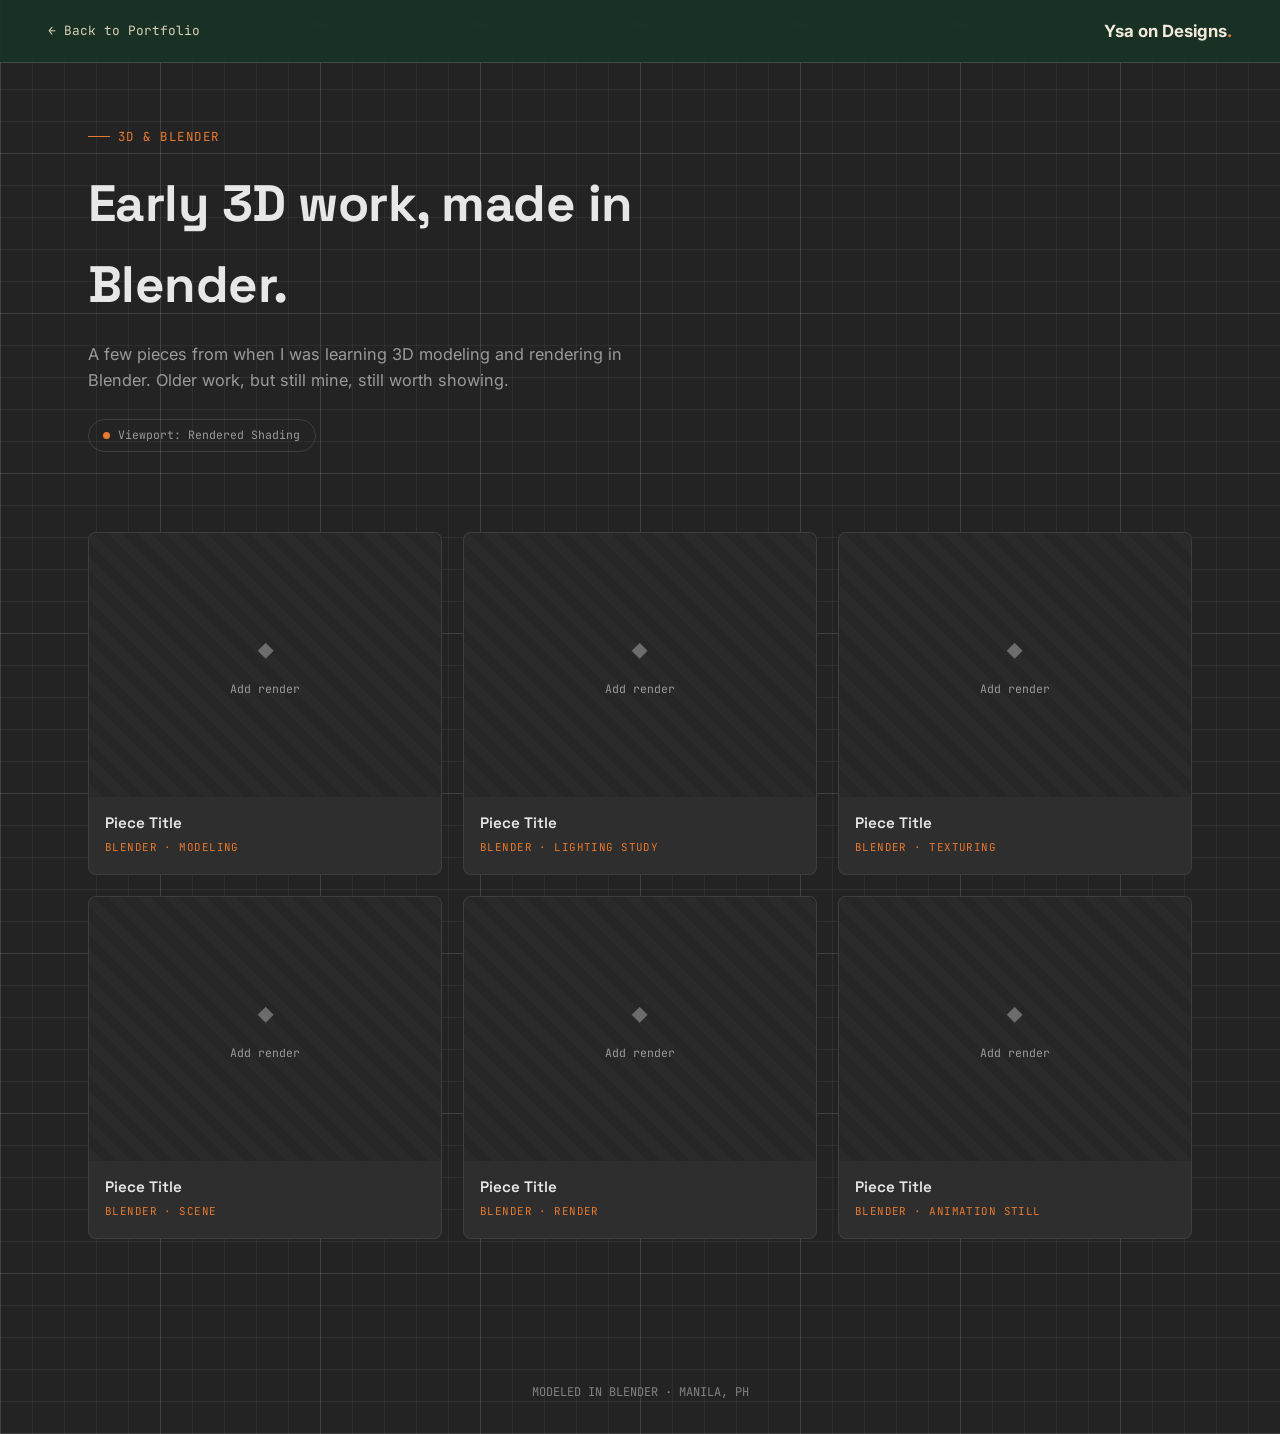
==== blender.html @ 07c04f05 "Create blender.html New Blender Page" ====
<!DOCTYPE html>
<html lang="en">
<head>
<meta charset="UTF-8">
<meta name="viewport" content="width=device-width, initial-scale=1.0">
<title>3D &amp; Blender — Ysa on Designs</title>
<link rel="preconnect" href="https://fonts.googleapis.com">
<link href="https://fonts.googleapis.com/css2?family=Space+Grotesk:wght@400;500;600;700&family=JetBrains+Mono:wght@400;500&family=Inter:wght@400;500;600&display=swap" rel="stylesheet">
<style>
  :root{
    --mat-dark:#193226; --mat-mid:#234436; --mat-line-strong:rgba(240,233,216,0.16);
    --cream:#F1EADA; --cream-dim:#D9CFB6;

    /* Blender viewport-inspired palette, unique to this page */
    --vp-bg:#232323;
    --vp-panel:#2E2E2E;
    --vp-grid:rgba(255,255,255,0.05);
    --vp-grid-strong:rgba(255,255,255,0.09);
    --vp-orange:#E8792D;
    --vp-orange-dim:#c9631f;
    --vp-text:#E7E7E7;
    --vp-text-dim:#9A9A9A;
    --gap:clamp(1.2rem, 4vw, 3rem);
  }
  *{box-sizing:border-box; margin:0; padding:0;}
  html{scroll-behavior:smooth;}
  body{
    background:
      repeating-linear-gradient(0deg, var(--vp-grid) 0 1px, transparent 1px 32px),
      repeating-linear-gradient(90deg, var(--vp-grid) 0 1px, transparent 1px 32px),
      repeating-linear-gradient(0deg, var(--vp-grid-strong) 0 1px, transparent 1px 160px),
      repeating-linear-gradient(90deg, var(--vp-grid-strong) 0 1px, transparent 1px 160px),
      var(--vp-bg);
    color:var(--vp-text);
    font-family:'Inter', sans-serif;
    line-height:1.6;
    -webkit-font-smoothing:antialiased;
  }
  h1,h2,h3{font-family:'Space Grotesk', sans-serif; letter-spacing:-0.01em;}
  .mono{font-family:'JetBrains Mono', monospace;}
  a{color:inherit;}
  ::selection{background:var(--vp-orange); color:#1a1a1a;}

  nav{
    position:sticky; top:0; z-index:40;
    display:flex; justify-content:space-between; align-items:center;
    padding:1.1rem var(--gap);
    background:rgba(25,50,38,0.92); backdrop-filter:blur(8px);
    border-bottom:1px solid var(--mat-line-strong);
  }
  nav .brand{font-weight:700; font-size:1.05rem; color:var(--cream);}
  nav .brand .dot{color:var(--vp-orange);}
  .back-link{
    font-family:'JetBrains Mono',monospace; font-size:.8rem; text-decoration:none; color:var(--cream-dim);
    display:flex; align-items:center; gap:.4rem; transition:color .2s;
  }
  .back-link:hover{color:var(--vp-orange);}

  main{max-width:1200px; margin:0 auto; padding:0 var(--gap) 6rem;}

  .bl-hero{padding:3.5rem 0 2.5rem;}
  .bl-hero .eyebrow{
    font-family:'JetBrains Mono', monospace; font-size:.78rem; letter-spacing:.12em; color:var(--vp-orange);
    text-transform:uppercase; margin-bottom:1rem; display:inline-flex; align-items:center; gap:.5rem;
  }
  .bl-hero .eyebrow::before{content:''; width:22px; height:1px; background:var(--vp-orange);}
  .bl-hero h1{font-size:clamp(2.1rem, 5vw, 3.2rem); max-width:22ch;}
  .bl-hero p.sub{margin-top:.9rem; font-size:1.02rem; color:var(--vp-text-dim); max-width:60ch;}

  .viewport-tag{
    display:inline-flex; align-items:center; gap:.5rem; margin-top:1.6rem;
    font-family:'JetBrains Mono',monospace; font-size:.72rem; color:var(--vp-text-dim);
    border:1px solid rgba(255,255,255,0.12); border-radius:20px; padding:.4rem .9rem;
  }
  .viewport-tag .dot{width:7px; height:7px; border-radius:50%; background:var(--vp-orange);}

  .grid{display:grid; grid-template-columns:repeat(3, 1fr); gap:1.3rem; margin-top:2.5rem;}
  @media (max-width:900px){.grid{grid-template-columns:repeat(2,1fr);}}
  @media (max-width:560px){.grid{grid-template-columns:1fr;}}

  .render-card{
    background:var(--vp-panel); border:1px solid rgba(255,255,255,0.08); border-radius:8px;
    overflow:hidden; transition:transform .25s ease, border-color .25s ease;
  }
  .render-card:hover{transform:translateY(-4px); border-color:var(--vp-orange);}
  .render-media{
    aspect-ratio:4/3; background:
      repeating-linear-gradient(45deg, #2a2a2a 0 10px, #262626 10px 20px);
    display:flex; align-items:center; justify-content:center; flex-direction:column; gap:.5rem;
    color:var(--vp-text-dim); font-family:'JetBrains Mono',monospace; font-size:.72rem; text-align:center; padding:1rem;
  }
  .render-media img{width:100%; height:100%; object-fit:cover; display:block;}
  .render-media .icon{font-size:1.6rem; opacity:.6;}
  .render-cap{padding:.9rem 1rem 1.1rem;}
  .render-cap .title{font-family:'Space Grotesk',sans-serif; font-size:.95rem; font-weight:600; color:var(--vp-text);}
  .render-cap .meta{
    margin-top:.2rem; font-family:'JetBrains Mono',monospace; font-size:.68rem; color:var(--vp-orange);
    text-transform:uppercase; letter-spacing:.04em;
  }

  footer{
    padding:3rem var(--gap) 2rem; text-align:center;
    font-size:.75rem; color:var(--vp-text-dim); font-family:'JetBrains Mono',monospace; opacity:.8;
  }
</style>
</head>
<body>

<nav>
  <a class="back-link" href="index.html">← Back to Portfolio</a>
  <div class="brand">Ysa on Designs<span class="dot">.</span></div>
</nav>

<main>
  <div class="bl-hero">
    <span class="eyebrow">3D &amp; Blender</span>
    <h1>Early 3D work, made in Blender.</h1>
    <p class="sub">A few pieces from when I was learning 3D modeling and rendering in Blender. Older work, but still mine, still worth showing.</p>
    <div class="viewport-tag"><span class="dot"></span>Viewport: Rendered Shading</div>
  </div>

  <div class="grid">

    <!-- Each .render-card below is a placeholder. To add a real piece:
         1) Replace the .render-media div's contents with: <img src="blender/your-file.jpg" alt="...">
         2) Update the title and meta text in .render-cap -->

    <div class="render-card">
      <div class="render-media"><span class="icon">◆</span>Add render</div>
      <div class="render-cap"><div class="title">Piece Title</div><div class="meta">Blender · Modeling</div></div>
    </div>

    <div class="render-card">
      <div class="render-media"><span class="icon">◆</span>Add render</div>
      <div class="render-cap"><div class="title">Piece Title</div><div class="meta">Blender · Lighting Study</div></div>
    </div>

    <div class="render-card">
      <div class="render-media"><span class="icon">◆</span>Add render</div>
      <div class="render-cap"><div class="title">Piece Title</div><div class="meta">Blender · Texturing</div></div>
    </div>

    <div class="render-card">
      <div class="render-media"><span class="icon">◆</span>Add render</div>
      <div class="render-cap"><div class="title">Piece Title</div><div class="meta">Blender · Scene</div></div>
    </div>

    <div class="render-card">
      <div class="render-media"><span class="icon">◆</span>Add render</div>
      <div class="render-cap"><div class="title">Piece Title</div><div class="meta">Blender · Render</div></div>
    </div>

    <div class="render-card">
      <div class="render-media"><span class="icon">◆</span>Add render</div>
      <div class="render-cap"><div class="title">Piece Title</div><div class="meta">Blender · Animation Still</div></div>
    </div>

  </div>
</main>

<footer>MODELED IN BLENDER · MANILA, PH</footer>

</body>
</html>
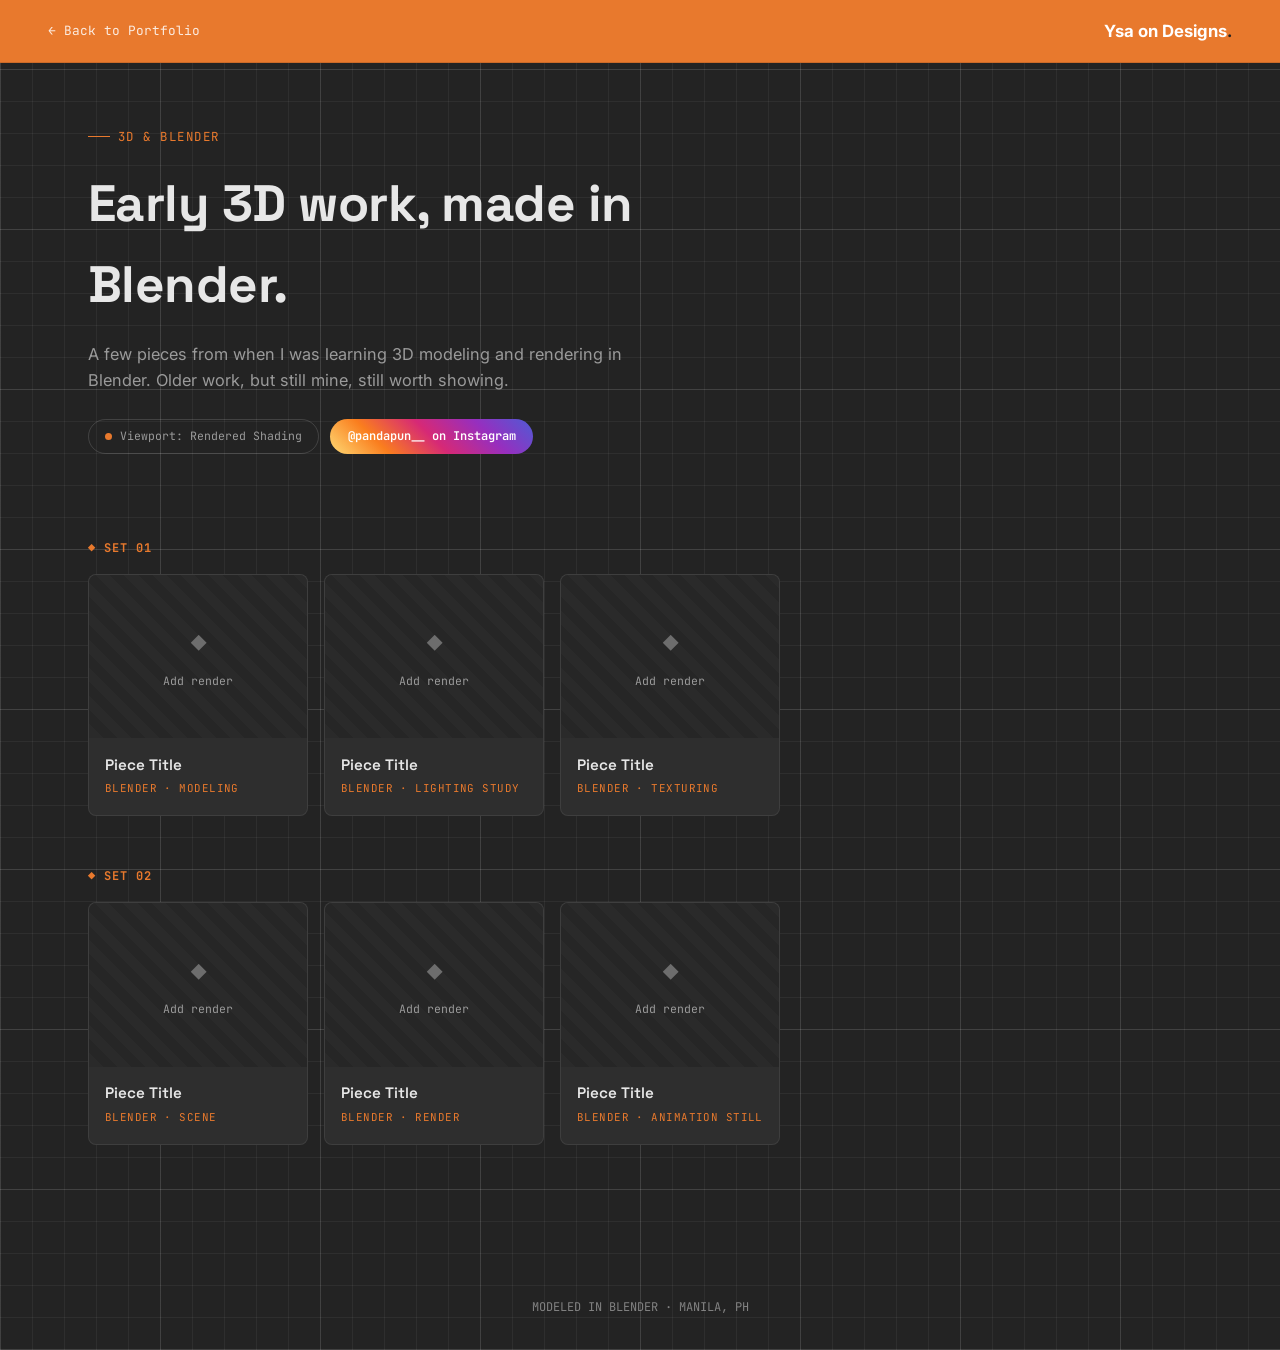
==== commit a16f7b8c: "Update blender.html Slightly changed layout" ====
--- a/blender.html
+++ b/blender.html
@@ -8,8 +8,7 @@
 <link href="https://fonts.googleapis.com/css2?family=Space+Grotesk:wght@400;500;600;700&family=JetBrains+Mono:wght@400;500&family=Inter:wght@400;500;600&display=swap" rel="stylesheet">
 <style>
   :root{
-    --mat-dark:#193226; --mat-mid:#234436; --mat-line-strong:rgba(240,233,216,0.16);
-    --cream:#F1EADA; --cream-dim:#D9CFB6;
+    --mat-line-strong:rgba(0,0,0,0.08);
 
     /* Blender viewport-inspired palette, unique to this page */
     --vp-bg:#232323;
@@ -41,20 +40,21 @@
   a{color:inherit;}
   ::selection{background:var(--vp-orange); color:#1a1a1a;}
 
+  /* Nav: orange, to stand out against the dark viewport background */
   nav{
     position:sticky; top:0; z-index:40;
     display:flex; justify-content:space-between; align-items:center;
     padding:1.1rem var(--gap);
-    background:rgba(25,50,38,0.92); backdrop-filter:blur(8px);
-    border-bottom:1px solid var(--mat-line-strong);
+    background:var(--vp-orange);
+    border-bottom:1px solid rgba(0,0,0,0.12);
   }
-  nav .brand{font-weight:700; font-size:1.05rem; color:var(--cream);}
-  nav .brand .dot{color:var(--vp-orange);}
+  nav .brand{font-weight:700; font-size:1.05rem; color:#FFFFFF;}
+  nav .brand .dot{color:#232323;}
   .back-link{
-    font-family:'JetBrains Mono',monospace; font-size:.8rem; text-decoration:none; color:var(--cream-dim);
+    font-family:'JetBrains Mono',monospace; font-size:.8rem; text-decoration:none; color:rgba(255,255,255,0.85);
     display:flex; align-items:center; gap:.4rem; transition:color .2s;
   }
-  .back-link:hover{color:var(--vp-orange);}
+  .back-link:hover{color:#232323;}
 
   main{max-width:1200px; margin:0 auto; padding:0 var(--gap) 6rem;}
 
@@ -67,18 +67,37 @@
   .bl-hero h1{font-size:clamp(2.1rem, 5vw, 3.2rem); max-width:22ch;}
   .bl-hero p.sub{margin-top:.9rem; font-size:1.02rem; color:var(--vp-text-dim); max-width:60ch;}
 
+  .tag-row{display:flex; flex-wrap:wrap; gap:.7rem; margin-top:1.6rem;}
   .viewport-tag{
-    display:inline-flex; align-items:center; gap:.5rem; margin-top:1.6rem;
+    display:inline-flex; align-items:center; gap:.5rem;
     font-family:'JetBrains Mono',monospace; font-size:.72rem; color:var(--vp-text-dim);
-    border:1px solid rgba(255,255,255,0.12); border-radius:20px; padding:.4rem .9rem;
+    border:1px solid rgba(255,255,255,0.14); border-radius:20px; padding:.45rem 1rem;
   }
   .viewport-tag .dot{width:7px; height:7px; border-radius:50%; background:var(--vp-orange);}
+  .ig-tag{
+    display:inline-flex; align-items:center;
+    font-family:'JetBrains Mono',monospace; font-size:.75rem; font-weight:600; color:#FFFFFF;
+    text-decoration:none; border-radius:20px; padding:.5rem 1.1rem;
+    background:linear-gradient(45deg, #FEDA75, #FA7E1E, #D62976, #962FBF, #4F5BD5);
+    transition:transform .2s ease, box-shadow .2s ease;
+  }
+  .ig-tag:hover{transform:translateY(-2px); box-shadow:0 8px 20px rgba(214,41,118,0.35);}
 
-  .grid{display:grid; grid-template-columns:repeat(3, 1fr); gap:1.3rem; margin-top:2.5rem;}
-  @media (max-width:900px){.grid{grid-template-columns:repeat(2,1fr);}}
-  @media (max-width:560px){.grid{grid-template-columns:1fr;}}
+  /* Single column layout: each set of 3 stacked vertically, each its own horizontal carousel */
+  .two-col{display:flex; flex-direction:column; gap:2.6rem; margin-top:2.8rem;}
+  .col h3{
+    font-family:'JetBrains Mono',monospace; font-size:.75rem; color:var(--vp-orange);
+    letter-spacing:.08em; text-transform:uppercase; margin-bottom:1rem;
+  }
+  .carousel{
+    display:flex; gap:1rem; overflow-x:auto; padding-bottom:.6rem; scroll-snap-type:x mandatory;
+    -webkit-overflow-scrolling:touch;
+  }
+  .carousel::-webkit-scrollbar{height:6px;}
+  .carousel::-webkit-scrollbar-thumb{background:rgba(255,255,255,0.14); border-radius:3px;}
 
   .render-card{
+    flex:0 0 220px; scroll-snap-align:start;
     background:var(--vp-panel); border:1px solid rgba(255,255,255,0.08); border-radius:8px;
     overflow:hidden; transition:transform .25s ease, border-color .25s ease;
   }
@@ -116,43 +135,53 @@
     <span class="eyebrow">3D &amp; Blender</span>
     <h1>Early 3D work, made in Blender.</h1>
     <p class="sub">A few pieces from when I was learning 3D modeling and rendering in Blender. Older work, but still mine, still worth showing.</p>
-    <div class="viewport-tag"><span class="dot"></span>Viewport: Rendered Shading</div>
+
+    <div class="tag-row">
+      <span class="viewport-tag"><span class="dot"></span>Viewport: Rendered Shading</span>
+      <a class="ig-tag" href="https://www.instagram.com/pandapun__?igsi=NWR2d2Q3MmRreGMx" target="_blank">@pandapun__ on Instagram</a>
+    </div>
   </div>
 
-  <div class="grid">
+  <div class="two-col">
 
     <!-- Each .render-card below is a placeholder. To add a real piece:
          1) Replace the .render-media div's contents with: <img src="blender/your-file.jpg" alt="...">
          2) Update the title and meta text in .render-cap -->
 
-    <div class="render-card">
-      <div class="render-media"><span class="icon">◆</span>Add render</div>
-      <div class="render-cap"><div class="title">Piece Title</div><div class="meta">Blender · Modeling</div></div>
+    <div class="col">
+      <h3>◆ Set 01</h3>
+      <div class="carousel">
+        <div class="render-card">
+          <div class="render-media"><span class="icon">◆</span>Add render</div>
+          <div class="render-cap"><div class="title">Piece Title</div><div class="meta">Blender · Modeling</div></div>
+        </div>
+        <div class="render-card">
+          <div class="render-media"><span class="icon">◆</span>Add render</div>
+          <div class="render-cap"><div class="title">Piece Title</div><div class="meta">Blender · Lighting Study</div></div>
+        </div>
+        <div class="render-card">
+          <div class="render-media"><span class="icon">◆</span>Add render</div>
+          <div class="render-cap"><div class="title">Piece Title</div><div class="meta">Blender · Texturing</div></div>
+        </div>
+      </div>
     </div>
 
-    <div class="render-card">
-      <div class="render-media"><span class="icon">◆</span>Add render</div>
-      <div class="render-cap"><div class="title">Piece Title</div><div class="meta">Blender · Lighting Study</div></div>
-    </div>
-
-    <div class="render-card">
-      <div class="render-media"><span class="icon">◆</span>Add render</div>
-      <div class="render-cap"><div class="title">Piece Title</div><div class="meta">Blender · Texturing</div></div>
-    </div>
-
-    <div class="render-card">
-      <div class="render-media"><span class="icon">◆</span>Add render</div>
-      <div class="render-cap"><div class="title">Piece Title</div><div class="meta">Blender · Scene</div></div>
-    </div>
-
-    <div class="render-card">
-      <div class="render-media"><span class="icon">◆</span>Add render</div>
-      <div class="render-cap"><div class="title">Piece Title</div><div class="meta">Blender · Render</div></div>
-    </div>
-
-    <div class="render-card">
-      <div class="render-media"><span class="icon">◆</span>Add render</div>
-      <div class="render-cap"><div class="title">Piece Title</div><div class="meta">Blender · Animation Still</div></div>
+    <div class="col">
+      <h3>◆ Set 02</h3>
+      <div class="carousel">
+        <div class="render-card">
+          <div class="render-media"><span class="icon">◆</span>Add render</div>
+          <div class="render-cap"><div class="title">Piece Title</div><div class="meta">Blender · Scene</div></div>
+        </div>
+        <div class="render-card">
+          <div class="render-media"><span class="icon">◆</span>Add render</div>
+          <div class="render-cap"><div class="title">Piece Title</div><div class="meta">Blender · Render</div></div>
+        </div>
+        <div class="render-card">
+          <div class="render-media"><span class="icon">◆</span>Add render</div>
+          <div class="render-cap"><div class="title">Piece Title</div><div class="meta">Blender · Animation Still</div></div>
+        </div>
+      </div>
     </div>
 
   </div>
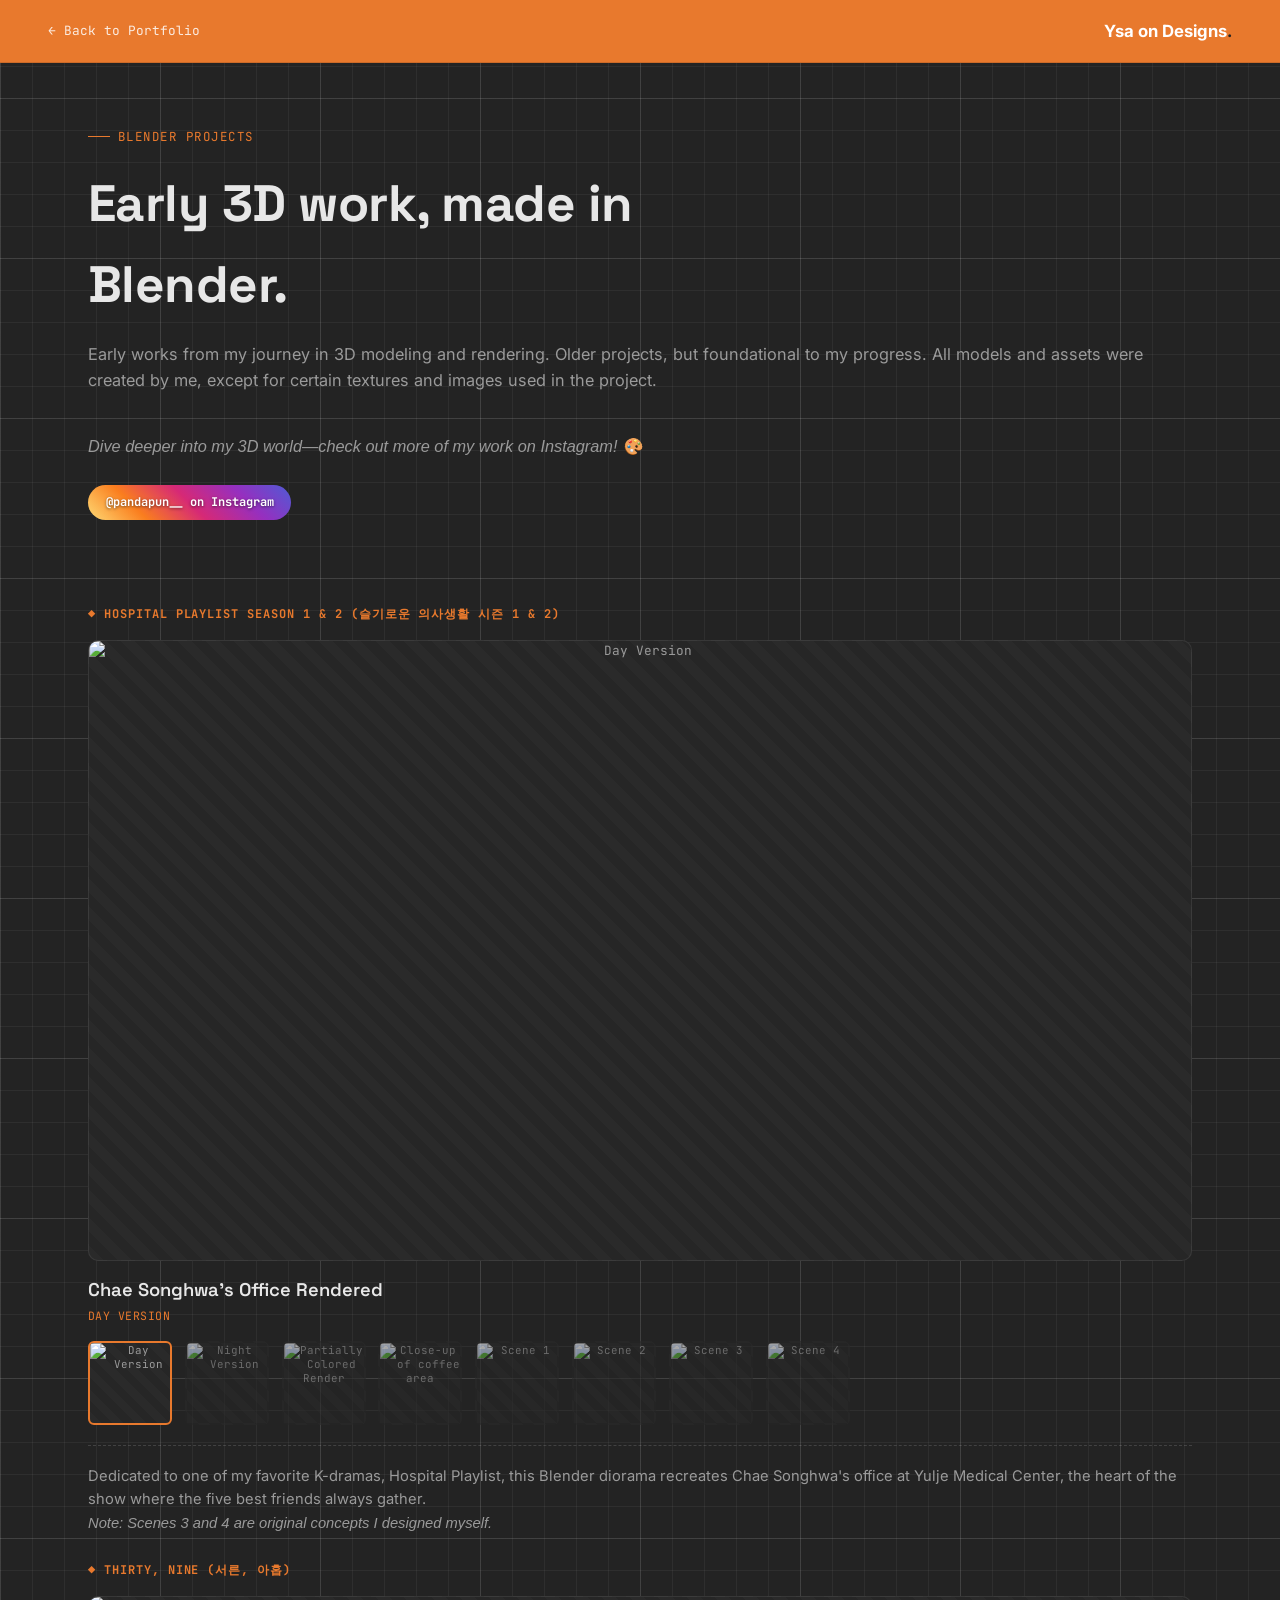
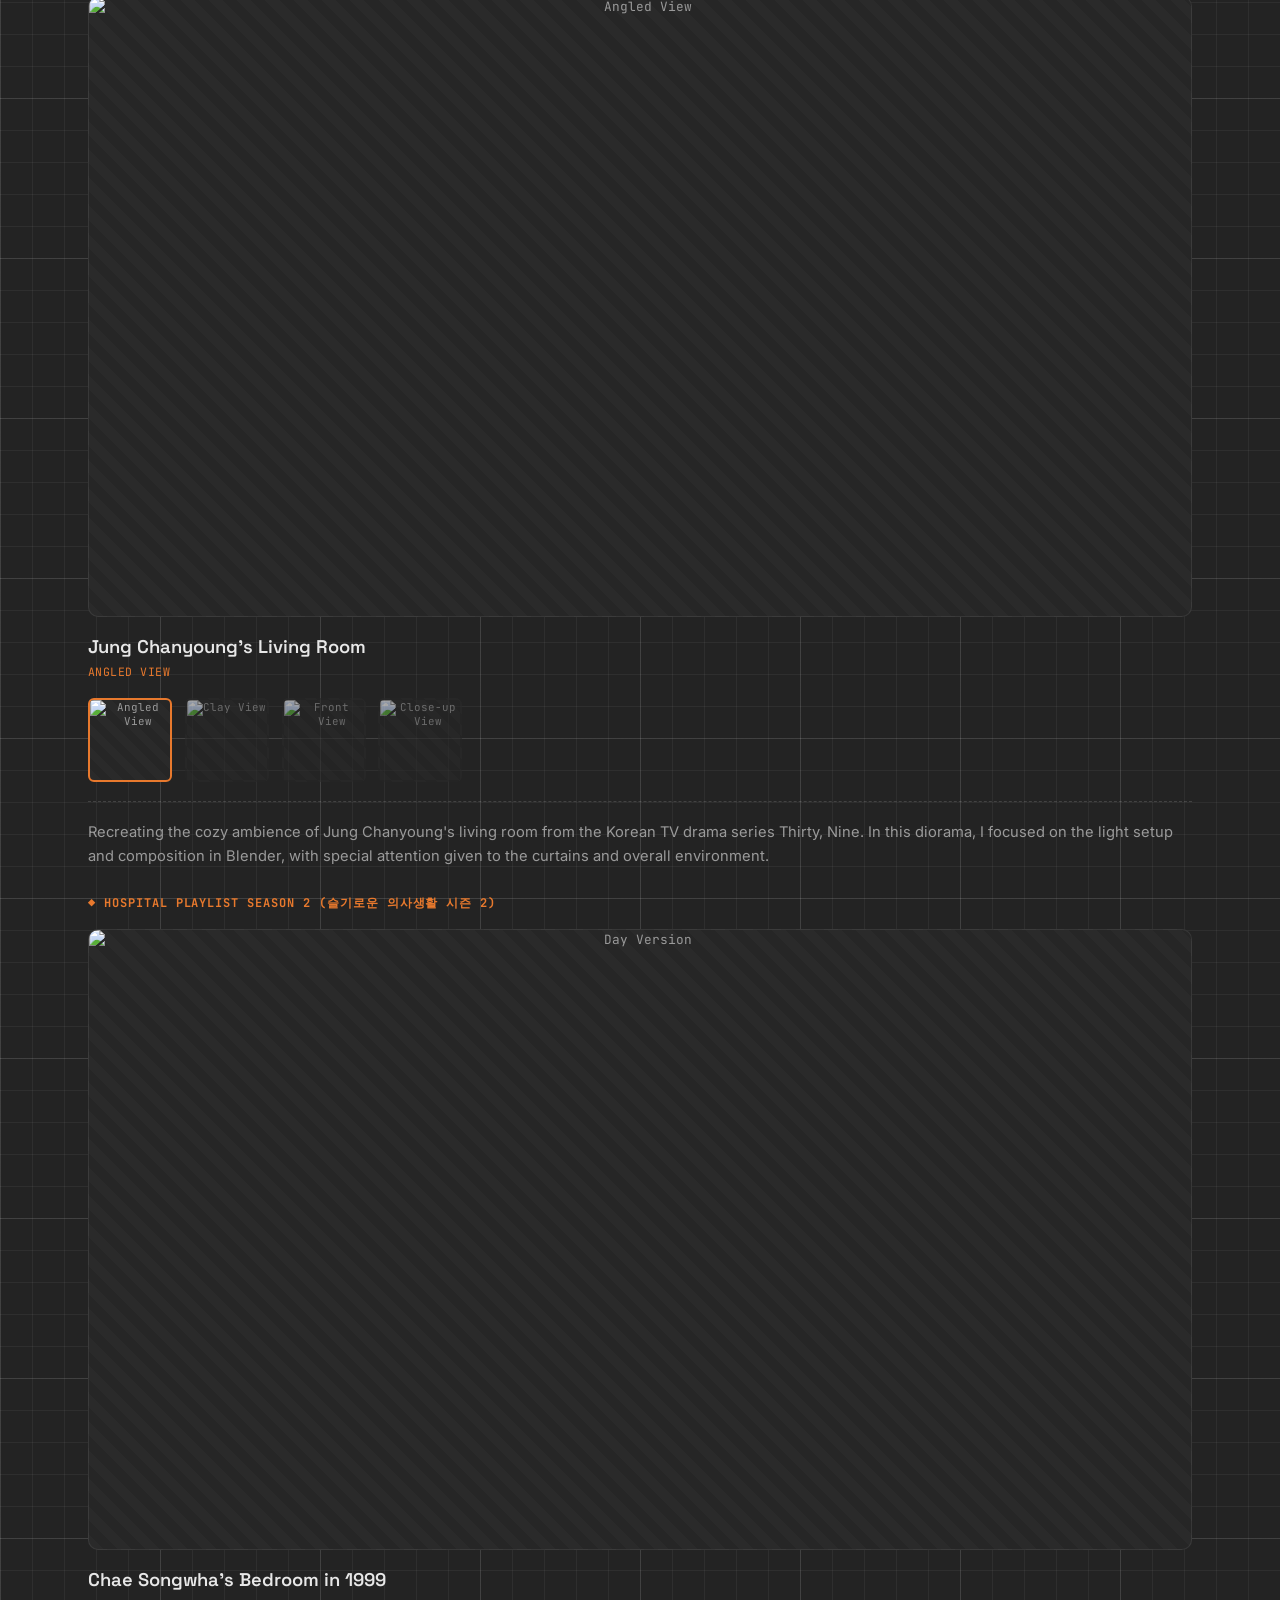
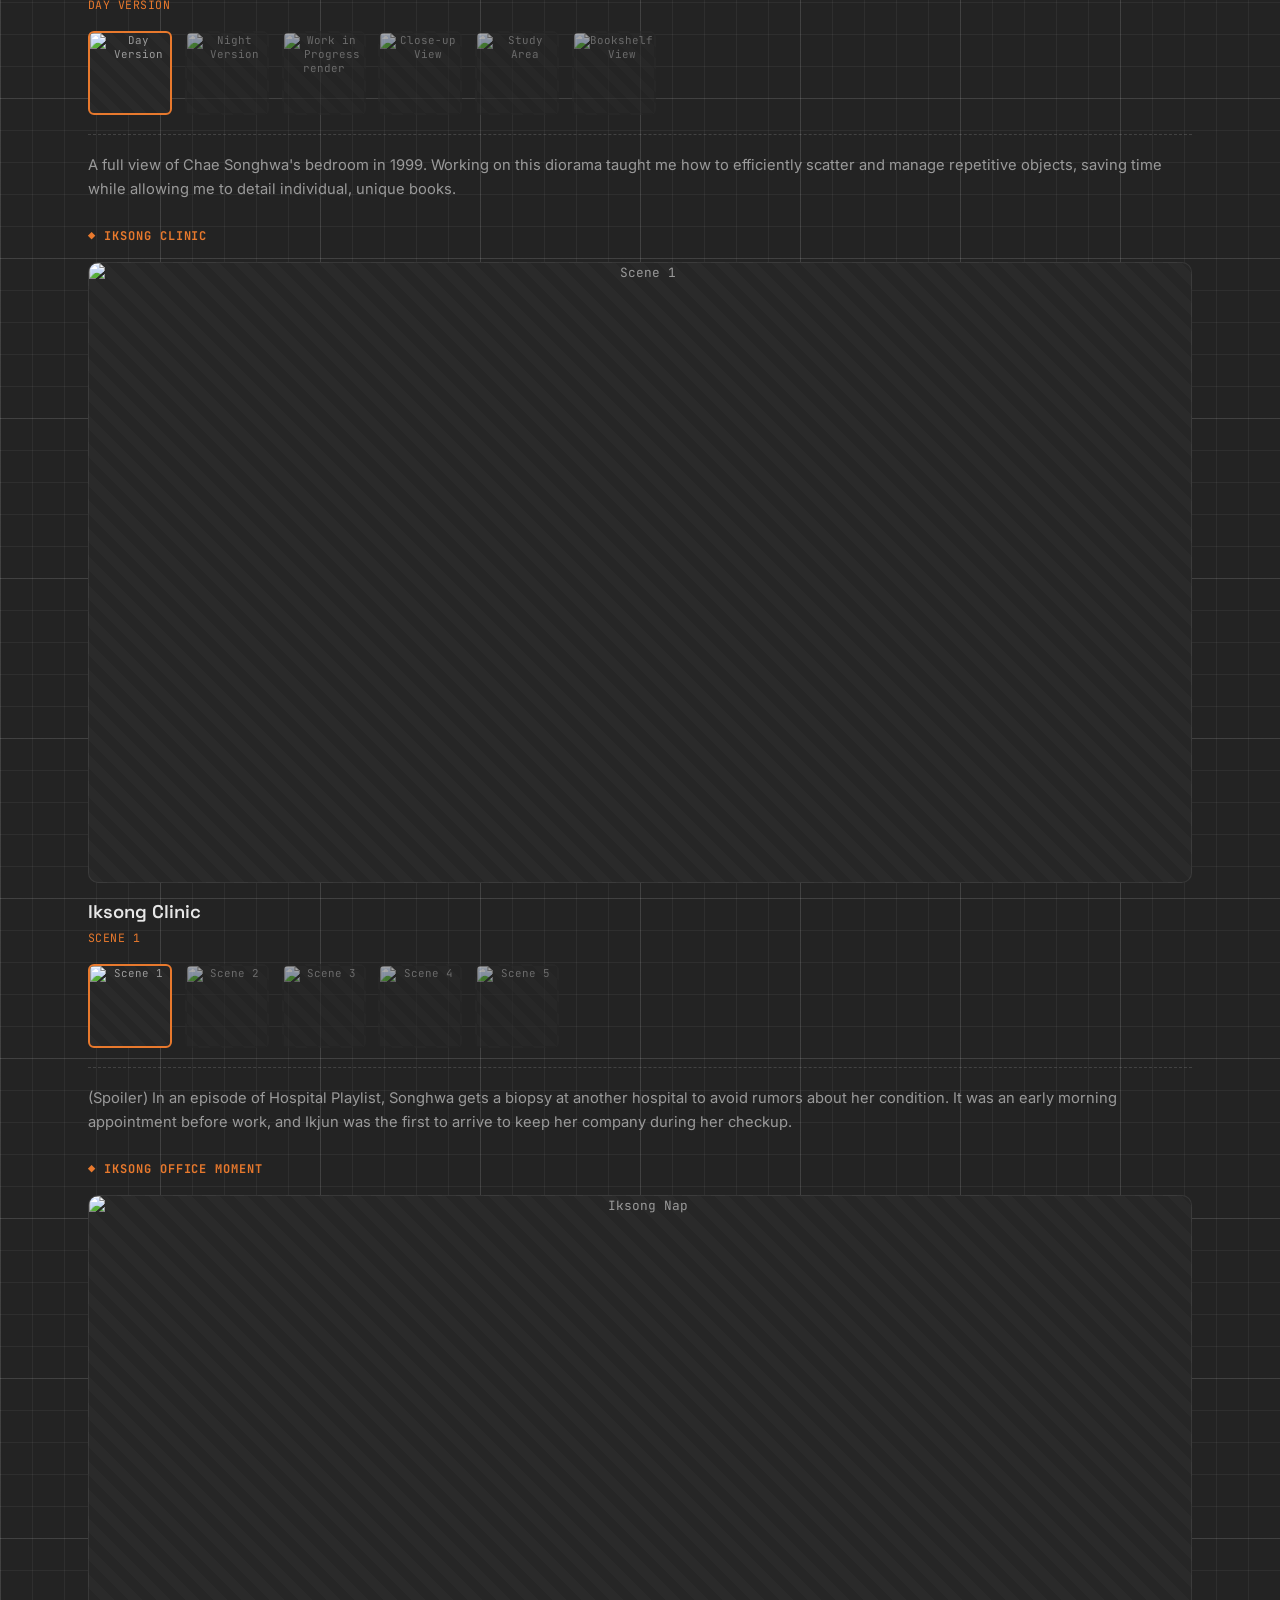
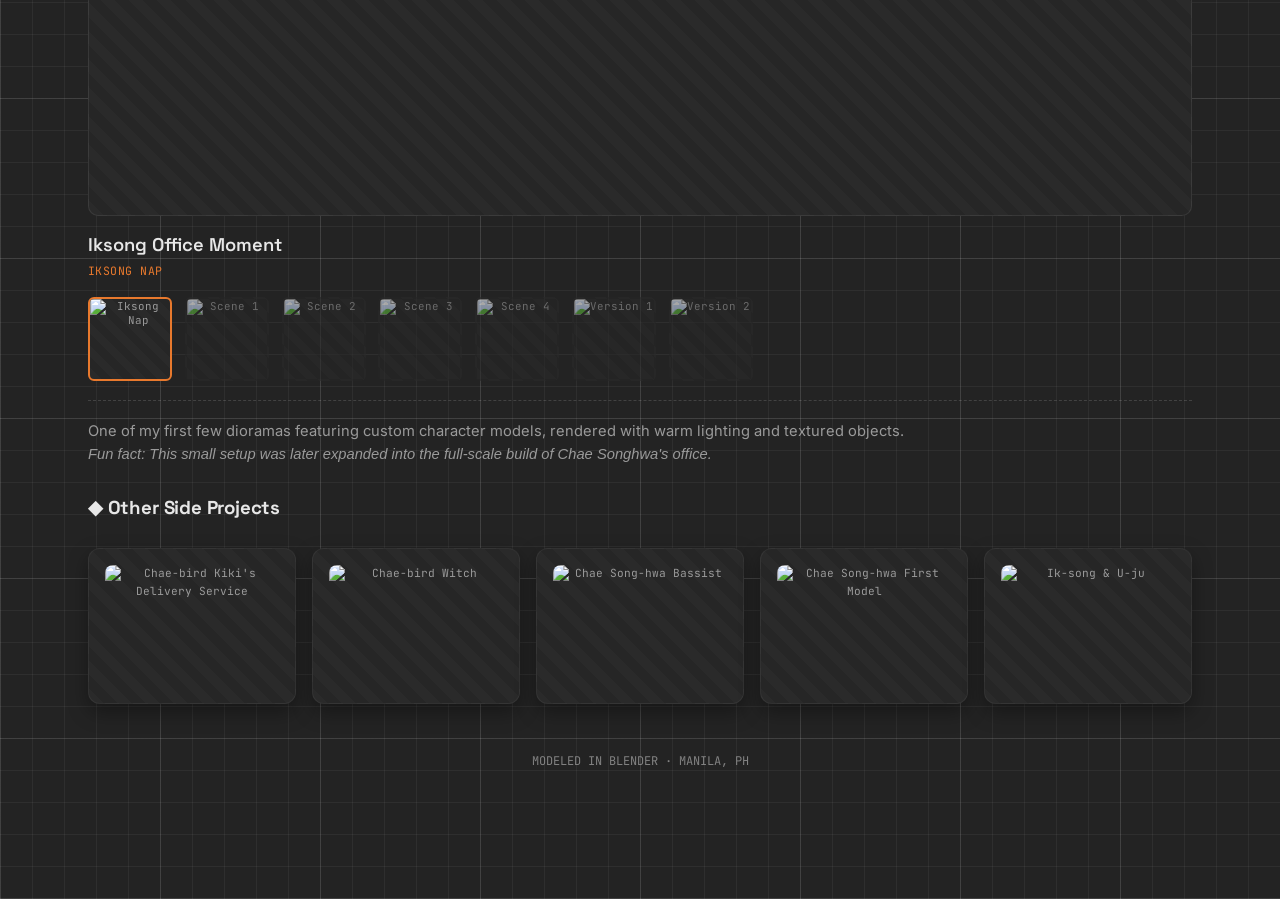
==== commit 202d8d27: "Update blender.html Uploaded image renders and added socials" ====
--- a/blender.html
+++ b/blender.html
@@ -3,7 +3,7 @@
 <head>
 <meta charset="UTF-8">
 <meta name="viewport" content="width=device-width, initial-scale=1.0">
-<title>3D &amp; Blender — Ysa on Designs</title>
+<title>Blender Projects — Ysa on Designs</title>
 <link rel="preconnect" href="https://fonts.googleapis.com">
 <link href="https://fonts.googleapis.com/css2?family=Space+Grotesk:wght@400;500;600;700&family=JetBrains+Mono:wght@400;500&family=Inter:wght@400;500;600&display=swap" rel="stylesheet">
 <style>
@@ -65,7 +65,7 @@
   }
   .bl-hero .eyebrow::before{content:''; width:22px; height:1px; background:var(--vp-orange);}
   .bl-hero h1{font-size:clamp(2.1rem, 5vw, 3.2rem); max-width:22ch;}
-  .bl-hero p.sub{margin-top:.9rem; font-size:1.02rem; color:var(--vp-text-dim); max-width:60ch;}
+  .bl-hero p.sub{margin-top:.9rem; font-size:1.02rem; color:var(--vp-text-dim); max-width:none;}
 
   .tag-row{display:flex; flex-wrap:wrap; gap:.7rem; margin-top:1.6rem;}
   .viewport-tag{
@@ -75,47 +75,86 @@
   }
   .viewport-tag .dot{width:7px; height:7px; border-radius:50%; background:var(--vp-orange);}
   .ig-tag{
-    display:inline-flex; align-items:center;
-    font-family:'JetBrains Mono',monospace; font-size:.75rem; font-weight:600; color:#FFFFFF;
-    text-decoration:none; border-radius:20px; padding:.5rem 1.1rem;
-    background:linear-gradient(45deg, #FEDA75, #FA7E1E, #D62976, #962FBF, #4F5BD5);
-    transition:transform .2s ease, box-shadow .2s ease;
-  }
+  display:inline-flex; align-items:center;
+  font-family:'JetBrains Mono',monospace; font-size:.75rem; font-weight:700; color:#FFFFFF;
+  text-decoration:none; border-radius:20px; padding:.5rem 1.1rem;
+  background:linear-gradient(45deg, #FEDA75, #FA7E1E, #D62976, #962FBF, #4F5BD5);
+  text-shadow:0 1px 3px rgba(0,0,0,0.55);
+  transition:transform .2s ease, box-shadow .2s ease;
+}
   .ig-tag:hover{transform:translateY(-2px); box-shadow:0 8px 20px rgba(214,41,118,0.35);}
 
-  /* Single column layout: each set of 3 stacked vertically, each its own horizontal carousel */
-  .two-col{display:flex; flex-direction:column; gap:2.6rem; margin-top:2.8rem;}
-  .col h3{
+  /* Each Set: one large main view, thumbnails below to switch it, then a short set description */
+  .sets{display:flex; flex-direction:column; gap:3.2rem; margin-top:2.8rem;}
+  .set h3{
     font-family:'JetBrains Mono',monospace; font-size:.75rem; color:var(--vp-orange);
     letter-spacing:.08em; text-transform:uppercase; margin-bottom:1rem;
   }
-  .carousel{
-    display:flex; gap:1rem; overflow-x:auto; padding-bottom:.6rem; scroll-snap-type:x mandatory;
-    -webkit-overflow-scrolling:touch;
-  }
-  .carousel::-webkit-scrollbar{height:6px;}
-  .carousel::-webkit-scrollbar-thumb{background:rgba(255,255,255,0.14); border-radius:3px;}
-
-  .render-card{
-    flex:0 0 220px; scroll-snap-align:start;
-    background:var(--vp-panel); border:1px solid rgba(255,255,255,0.08); border-radius:8px;
-    overflow:hidden; transition:transform .25s ease, border-color .25s ease;
-  }
-  .render-card:hover{transform:translateY(-4px); border-color:var(--vp-orange);}
-  .render-media{
-    aspect-ratio:4/3; background:
-      repeating-linear-gradient(45deg, #2a2a2a 0 10px, #262626 10px 20px);
-    display:flex; align-items:center; justify-content:center; flex-direction:column; gap:.5rem;
-    color:var(--vp-text-dim); font-family:'JetBrains Mono',monospace; font-size:.72rem; text-align:center; padding:1rem;
-  }
-  .render-media img{width:100%; height:100%; object-fit:cover; display:block;}
-  .render-media .icon{font-size:1.6rem; opacity:.6;}
-  .render-cap{padding:.9rem 1rem 1.1rem;}
-  .render-cap .title{font-family:'Space Grotesk',sans-serif; font-size:.95rem; font-weight:600; color:var(--vp-text);}
-  .render-cap .meta{
-    margin-top:.2rem; font-family:'JetBrains Mono',monospace; font-size:.68rem; color:var(--vp-orange);
+
+  .main-view{
+    aspect-ratio:16/9; border-radius:10px; overflow:hidden; position:relative;
+    background:repeating-linear-gradient(45deg, #2a2a2a 0 10px, #262626 10px 20px);
+    border:1px solid rgba(255,255,255,0.08);
+    display:flex; align-items:center; justify-content:center; flex-direction:column; gap:.6rem;
+    color:var(--vp-text-dim); font-family:'JetBrains Mono',monospace; font-size:.8rem; text-align:center;
+  }
+  .main-view img{width:100%; height:100%; object-fit:cover; display:none;}
+  .main-view .icon{font-size:2.2rem; opacity:.55;}
+
+  .main-cap{margin-top:.9rem;}
+  .main-cap .title{font-family:'Space Grotesk',sans-serif; font-size:1.15rem; font-weight:600; color:var(--vp-text);}
+  .main-cap .meta{
+    margin-top:.15rem; font-family:'JetBrains Mono',monospace; font-size:.72rem; color:var(--vp-orange);
     text-transform:uppercase; letter-spacing:.04em;
   }
+
+  .thumb-row{display:flex; gap:.8rem; margin-top:1rem; flex-wrap:wrap;}
+  .thumb{
+    width:84px; height:84px; border-radius:6px; overflow:hidden; cursor:pointer; padding:0;
+    background:repeating-linear-gradient(45deg, #2a2a2a 0 8px, #262626 8px 16px);
+    border:2px solid transparent; opacity:.6;
+    display:flex; align-items:center; justify-content:center;
+    color:var(--vp-text-dim); font-family:'JetBrains Mono',monospace; font-size:.68rem;
+    transition:opacity .2s ease, border-color .2s ease;
+  }
+  .thumb img{width:100%; height:100%; object-fit:cover; display:none;}
+  .thumb:hover{opacity:.85;}
+  .thumb.active{opacity:1; border-color:var(--vp-orange);}
+
+.set-desc{margin-top:1.2rem; padding-top:1.2rem;
+  border-top:1px dashed rgba(255,255,255,0.14); font-size:.92rem; color:var(--vp-text-dim); max-width:none;}
+  .gallery-grid{
+    display:grid; grid-template-columns:repeat(auto-fill, minmax(190px, 1fr)); gap:1rem;
+  }
+  .gallery-item{
+  aspect-ratio:4/3; border-radius:12px; overflow:hidden; cursor:pointer; position:relative;
+  background:repeating-linear-gradient(45deg, #2a2a2a 0 10px, #262626 10px 20px);
+  border:1px solid rgba(255,255,255,0.05);
+  box-shadow:0 8px 20px rgba(0,0,0,0.35);
+  display:flex; align-items:center; justify-content:center; flex-direction:column; gap:.4rem;
+  color:var(--vp-text-dim); font-family:'JetBrains Mono',monospace; font-size:.7rem; text-align:center; padding:1rem;
+  transition:transform .25s ease, border-color .25s ease, box-shadow .25s ease;
+}
+.gallery-item:hover{transform:translateY(-4px); border-color:var(--vp-orange); box-shadow:0 14px 30px rgba(0,0,0,0.45);}
+  .gallery-item img{width:100%; height:100%; border-radius:8px; object-fit:cover; display:block;}
+  .gallery-item .icon{font-size:1.5rem; opacity:.55;}
+
+  /* Lightbox */
+  .lightbox{
+    display:none; position:fixed; inset:0; z-index:100;
+    background:rgba(10,10,10,0.92); backdrop-filter:blur(4px);
+    align-items:center; justify-content:center; padding:2rem; flex-direction:column;
+  }
+  .lightbox.open{display:flex;}
+  .lightbox img{max-width:min(560px, 90vw); max-height:72vh; border-radius:10px; box-shadow:0 30px 70px rgba(0,0,0,0.5);}
+  .lightbox .lb-title{margin-top:1.2rem; font-family:'Space Grotesk',sans-serif; font-size:1.15rem; font-weight:600; color:var(--vp-text);}
+  .lightbox .lb-desc{margin-top:.4rem; font-family:'Inter',sans-serif; font-size:.9rem; color:var(--vp-text-dim); max-width:60ch; text-align:center;}
+  .lightbox .lb-close{
+    position:absolute; top:1.5rem; right:1.5rem; width:40px; height:40px; border-radius:50%;
+    border:1px solid rgba(255,255,255,0.14); background:var(--vp-panel); color:var(--vp-text);
+    font-size:1.2rem; cursor:pointer; display:flex; align-items:center; justify-content:center;
+  }
+  .lightbox .lb-close:hover{border-color:var(--vp-orange); color:var(--vp-orange);}
 
   footer{
     padding:3rem var(--gap) 2rem; text-align:center;
@@ -124,7 +163,6 @@
 </style>
 </head>
 <body>
-
 <nav>
   <a class="back-link" href="index.html">← Back to Portfolio</a>
   <div class="brand">Ysa on Designs<span class="dot">.</span></div>
@@ -132,62 +170,334 @@
 
 <main>
   <div class="bl-hero">
-    <span class="eyebrow">3D &amp; Blender</span>
+    <span class="eyebrow">Blender Projects</span>
     <h1>Early 3D work, made in Blender.</h1>
-    <p class="sub">A few pieces from when I was learning 3D modeling and rendering in Blender. Older work, but still mine, still worth showing.</p>
+    <p class="sub">Early works from my journey in 3D modeling and rendering. Older projects, but foundational to my progress. All models and assets were created by me, except for certain textures and images used in the project.</p>
+    <br>
+    <p class="sub"><i>Dive deeper into my 3D world—check out more of my work on Instagram! 🎨</i></p>
 
     <div class="tag-row">
-      <span class="viewport-tag"><span class="dot"></span>Viewport: Rendered Shading</span>
+      <!-- <span class="viewport-tag"><span class="dot"></span>Viewport: Rendered Shading</span> -->
       <a class="ig-tag" href="https://www.instagram.com/pandapun__?igsi=NWR2d2Q3MmRreGMx" target="_blank">@pandapun__ on Instagram</a>
     </div>
   </div>
 
-  <div class="two-col">
-
-    <!-- Each .render-card below is a placeholder. To add a real piece:
-         1) Replace the .render-media div's contents with: <img src="blender/your-file.jpg" alt="...">
-         2) Update the title and meta text in .render-cap -->
-
-    <div class="col">
-      <h3>◆ Set 01</h3>
-      <div class="carousel">
-        <div class="render-card">
-          <div class="render-media"><span class="icon">◆</span>Add render</div>
-          <div class="render-cap"><div class="title">Piece Title</div><div class="meta">Blender · Modeling</div></div>
-        </div>
-        <div class="render-card">
-          <div class="render-media"><span class="icon">◆</span>Add render</div>
-          <div class="render-cap"><div class="title">Piece Title</div><div class="meta">Blender · Lighting Study</div></div>
-        </div>
-        <div class="render-card">
-          <div class="render-media"><span class="icon">◆</span>Add render</div>
-          <div class="render-cap"><div class="title">Piece Title</div><div class="meta">Blender · Texturing</div></div>
-        </div>
-      </div>
-    </div>
-
-    <div class="col">
-      <h3>◆ Set 02</h3>
-      <div class="carousel">
-        <div class="render-card">
-          <div class="render-media"><span class="icon">◆</span>Add render</div>
-          <div class="render-cap"><div class="title">Piece Title</div><div class="meta">Blender · Scene</div></div>
-        </div>
-        <div class="render-card">
-          <div class="render-media"><span class="icon">◆</span>Add render</div>
-          <div class="render-cap"><div class="title">Piece Title</div><div class="meta">Blender · Render</div></div>
-        </div>
-        <div class="render-card">
-          <div class="render-media"><span class="icon">◆</span>Add render</div>
-          <div class="render-cap"><div class="title">Piece Title</div><div class="meta">Blender · Animation Still</div></div>
-        </div>
-      </div>
-    </div>
-
-  </div>
-</main>
+  <div class="sets">
+
+   <div class="set">
+  <h3>◆ Hospital Playlist Season 1 & 2 (슬기로운 의사생활 시즌 1 & 2)</h3>
+
+  <div class="main-view" id="main-01">
+    <img src="Ysa-On-Design/Projects/CSH_FullOffice/CSH_OfficeRender_Day.png" alt="Day Version">
+  </div>
+  <div class="main-cap" id="main-01-cap">
+    <div class="title">Chae Songhwa's Office Rendered</div>
+    <div class="meta">Day Version</div>
+  </div>
+  <div class="thumb-row" data-target="main-01">
+    <!-- 1: Day Version (Active by Default) -->
+    <button class="thumb active" data-full="Projects/CSH_FullOffice/CSH_OfficeRender_Day.png" data-title="Chae Songhwa's Office Rendered" data-meta="Day Version">
+      <img src="Projects/CSH_FullOffice/CSH_OfficeRender_Day.png" alt="Day Version">
+    </button>
+
+    <!-- 2: Night Version -->
+    <button class="thumb" data-full="Projects/CSH_FullOffice/CSH_OfficeRender_Night.png" data-title="Chae Songhwa's Office Rendered" data-meta="Night Version">
+      <img src="Projects/CSH_FullOffice/CSH_OfficeRender_Night.png" alt="Night Version">
+    </button>
+
+    <!-- 3: Partially Colored -->
+    <button class="thumb" data-full="Projects/CSH_FullOffice/CSH_PartiallyColoredRender.png" data-title="Chae Songhwa's Office Rendered" data-meta="Partially Colored Render">
+      <img src="Projects/CSH_FullOffice/CSH_PartiallyColoredRender.png" alt="Partially Colored Render">
+    </button>
+
+    <!-- 4: Coffee Close-up -->
+    <button class="thumb" data-full="Projects/CSH_FullOffice/CSH_CloseupCoffeeSetup.png" data-title="Chae Songhwa's Office Rendered" data-meta="Close-up of coffee area">
+      <img src="Projects/CSH_FullOffice/CSH_CloseupCoffeeSetup.png" alt="Close-up of coffee area">
+    </button>
+
+    <!-- 5: Scene 1 -->
+    <button class="thumb" data-full="Projects/CSH_FullOffice/CSH_Scene1.png" data-title="Chae Songhwa's Office Rendered" data-meta="Scene 1">
+      <img src="Projects/CSH_FullOffice/CSH_Scene1.png" alt="Scene 1">
+    </button>
+
+    <!-- 6: Scene 2 -->
+    <button class="thumb" data-full="Projects/CSH_FullOffice/CSH_Scene2.png" data-title="Chae Songhwa's Office Rendered" data-meta="Scene 2">
+      <img src="Projects/CSH_FullOffice/CSH_Scene2.png" alt="Scene 2">
+    </button>
+
+    <!-- 7: Scene 3 -->
+    <button class="thumb" data-full="Projects/CSH_FullOffice/CSH_Scene3.png" data-title="Chae Songhwa's Office Rendered" data-meta="Scene 3">
+      <img src="Projects/CSH_FullOffice/CSH_Scene3.png" alt="Scene 3">
+    </button>
+
+    <!-- 8: Scene 4 -->
+    <button class="thumb" data-full="Projects/CSH_FullOffice/CSH_Scene4.png" data-title="Chae Songhwa's Office Rendered" data-meta="Scene 4">
+      <img src="Projects/CSH_FullOffice/CSH_Scene4.png" alt="Scene 4">
+    </button>
+    </div>
+    <p class="set-desc">Dedicated to one of my favorite K-dramas, Hospital Playlist, this Blender diorama recreates Chae Songhwa's office at Yulje Medical Center, the heart of the show where the five best friends always gather. <br><i>Note: Scenes 3 and 4 are original concepts I designed myself.</i></p>
+      <br>
+       </div>
+    </div>
+
+    <div class="set">
+  <h3>◆ Thirty, Nine (서른, 아홉)</h3>
+
+  <div class="main-view" id="main-02">
+    <img src="Projects/ThirtyNine_ChanyoungLivingRoom/TN_AngledLivingRoomRender.png" alt="Angled View">
+  </div>
+  
+  <div class="main-cap" id="main-02-cap">
+    <div class="title">Jung Chanyoung's Living Room</div>
+    <div class="meta">Angled View</div>
+  </div>
+
+  <div class="thumb-row" data-target="main-02">
+    <!-- 1: Angled View (Active by Default) -->
+    <button class="thumb active" data-full="Projects/ThirtyNine_ChanyoungLivingRoom/TN_AngledLivingRoomRender.png" data-title="Jung Chanyoung's Living Room" data-meta="Angled View">
+      <img src="Projects/ThirtyNine_ChanyoungLivingRoom/TN_AngledLivingRoomRender.png" alt="Angled View">
+    </button>
+
+     <!-- 3: No Texture -->
+    <button class="thumb" data-full="Projects/ThirtyNine_ChanyoungLivingRoom/TN_NoTexture.png" data-title="Jung Chanyoung's Living Room" data-meta="No Texture Render">
+      <img src="Projects/ThirtyNine_ChanyoungLivingRoom/TN_NoTexture.png" alt="Clay View">
+    </button>
+
+    <!-- 2: Front View -->
+    <button class="thumb" data-full="Projects/ThirtyNine_ChanyoungLivingRoom/TN_FrontViewLivingRoomrender.png" data-title="Jung Chanyoung's Living Room" data-meta="Front View">
+      <img src="Projects/ThirtyNine_ChanyoungLivingRoom/TN_FrontViewLivingRoomrender.png" alt="Front View">
+    </button>
+
+    <!-- 4: Close-up -->
+    <button class="thumb" data-full="Projects/ThirtyNine_ChanyoungLivingRoom/TN_Closeup.png" data-title="Jung Chanyoung's Living Room" data-meta="Close-up View">
+      <img src="Projects/ThirtyNine_ChanyoungLivingRoom/TN_Closeup.png" alt="Close-up View">
+    </button>
+  </div>
+  
+  <p class="set-desc">Recreating the cozy ambience of Jung Chanyoung's living room from the Korean TV drama series Thirty, Nine. In this diorama, I focused on the light setup and composition in Blender, with special attention given to the curtains and overall environment. </p>
+  <br>
+</div>
+
+<div class="set">
+  <h3>◆ Hospital Playlist Season 2 (슬기로운 의사생활 시즌 2)</h3>
+
+  <div class="main-view" id="main-03">
+    <img src="Projects/CSH99_BedRoom/CSH99_FullyRenderedBedroomDay.png" alt="Day Version">
+  </div>
+  
+  <div class="main-cap" id="main-03-cap">
+    <div class="title">Chae Songhwa's Bedroom</div>
+    <div class="meta">Day Version</div>
+  </div>
+
+  <div class="thumb-row" data-target="main-03">
+
+    <button class="thumb active" data-full="Projects/CSH99_BedRoom/CSH99_FullyRenderedBedroomDay.png" data-title="Chae Songwha's Bedroom in 1999" data-meta="Day Version">
+      <img src="Projects/CSH99_BedRoom/CSH99_FullyRenderedBedroomDay.png" alt="Day Version">
+    </button>
+
+    <button class="thumb active" data-full="Projects/CSH99_BedRoom/CSH99_FullyRenderedBedroomNight.png" data-title="Chae Songwha's Bedroom in 1999" data-meta="Night Version">
+      <img src="Projects/CSH99_BedRoom/CSH99_FullyRenderedBedroomNight.png" alt="Night Version">
+    </button>
+
+    <button class="thumb active" data-full="Projects/CSH99_BedRoom/CSH99_PartiallyColoredBedroom.png" data-title="Chae Songwha's Bedroom in 1999" data-meta="Work in Progress">
+      <img src="Projects/CSH99_BedRoom/CSH99_PartiallyColoredBedroom.png" alt="Work in Progress render">
+    </button>
+
+    <button class="thumb active" data-full="Projects/CSH99_BedRoom/CSH99_CloseupSideView.png" data-title="Chae Songwha's Bedroom in 1999" data-meta="Close-up View">
+      <img src="Projects/CSH99_BedRoom/CSH99_CloseupSideView.png" alt="Close-up View">
+    </button>
+
+    <button class="thumb active" data-full="Projects/CSH99_BedRoom/CSH99_StudyArea.png" data-title="Chae Songwha's Bedroom in 1999" data-meta="Study Area">
+      <img src="Projects/CSH99_BedRoom/CSH99_StudyArea.png" alt="Study Area">
+    </button>
+
+    <button class="thumb active" data-full="Projects/CSH99_BedRoom/CSH99_Bookshelf&Vanity.png" data-title="Chae Songwha's Bedroom in 1999" data-meta="Bookshelf & Vanity View">
+      <img src="Projects/CSH99_BedRoom/CSH99_Bookshelf&Vanity.png" alt="Bookshelf View">
+    </button>
+  </div>
+  
+  <p class="set-desc">A full view of Chae Songhwa's bedroom in 1999. Working on this diorama taught me how to efficiently scatter and manage repetitive objects, saving time while allowing me to detail individual, unique books.</p>
+  <br>
+</div>
+
+<!-- Set 04: Iksong Clinic -->
+<div class="set">
+  <h3>◆ Iksong Clinic</h3>
+
+  <div class="main-view" id="main-04">
+    <img src="Projects/IksongClinic/IksongClinic_Scene1.png" alt="Scene 1">
+  </div>
+
+  <div class="main-cap" id="main-04-cap">
+    <div class="title">Iksong Clinic</div>
+    <div class="meta">Scene 1</div>
+  </div>
+
+  <div class="thumb-row" data-target="main-04">
+    <button class="thumb active" data-full="Projects/IksongClinic/IksongClinic_Scene1.png" data-title="Iksong Clinic" data-meta="Scene 1">
+      <img src="Projects/IksongClinic/IksongClinic_Scene1.png" alt="Scene 1">
+    </button>
+
+    <button class="thumb" data-full="Projects/IksongClinic/IksongClinic_Scene2.png" data-title="Iksong Clinic" data-meta="Scene 2">
+      <img src="Projects/IksongClinic/IksongClinic_Scene2.png" alt="Scene 2">
+    </button>
+
+    <button class="thumb" data-full="Projects/IksongClinic/IksongClinic_Scene3.png" data-title="Iksong Clinic" data-meta="Scene 3">
+      <img src="Projects/IksongClinic/IksongClinic_Scene3.png" alt="Scene 3">
+    </button>
+
+    <button class="thumb" data-full="Projects/IksongClinic/IksongClinic_Scene4.png" data-title="Iksong Clinic" data-meta="Scene 4">
+      <img src="Projects/IksongClinic/IksongClinic_Scene4.png" alt="Scene 4">
+    </button>
+
+    <button class="thumb" data-full="Projects/IksongClinic/IksongClinic_Scene5.png" data-title="Iksong Clinic" data-meta="Scene 5">
+      <img src="Projects/IksongClinic/IksongClinic_Scene5.png" alt="Scene 5">
+    </button>
+  </div>
+
+  <p class="set-desc">(Spoiler) In an episode of Hospital Playlist, Songhwa gets a biopsy at another hospital to avoid rumors about her condition. It was an early morning appointment before work, and Ikjun was the first to arrive to keep her company during her checkup.</p>
+  <br>
+</div>
+
+<!-- Set 05: Iksong Office Moment -->
+<div class="set">
+  <h3>◆ Iksong Office Moment</h3>
+
+  <div class="main-view" id="main-05">
+    <img src="Projects/IksongOfficeMoment/Iksong_Nap.png" alt="Iksong Nap">
+  </div>
+
+  <div class="main-cap" id="main-05-cap">
+    <div class="title">Iksong Office Moment</div>
+    <div class="meta">Iksong Nap</div>
+  </div>
+
+  <div class="thumb-row" data-target="main-05">
+    <button class="thumb active" data-full="Projects/IksongOfficeMoment/Iksong_Nap.png" data-title="Iksong Office Moment" data-meta="Iksong Nap">
+      <img src="Projects/IksongOfficeMoment/Iksong_Nap.png" alt="Iksong Nap">
+    </button>
+
+    <button class="thumb" data-full="Projects/IksongOfficeMoment/IksongOfficeMoment_Scene1.png" data-title="Iksong Office Moment" data-meta="Scene 1">
+      <img src="Projects/IksongOfficeMoment/IksongOfficeMoment_Scene1.png" alt="Scene 1">
+    </button>
+
+    <button class="thumb" data-full="Projects/IksongOfficeMoment/IksongOfficeMoment_Scene2.png" data-title="Iksong Office Moment" data-meta="Scene 2">
+      <img src="Projects/IksongOfficeMoment/IksongOfficeMoment_Scene2.png" alt="Scene 2">
+    </button>
+
+    <button class="thumb" data-full="Projects/IksongOfficeMoment/IksongOfficeMoment_Scene3.png" data-title="Iksong Office Moment" data-meta="Scene 3">
+      <img src="Projects/IksongOfficeMoment/IksongOfficeMoment_Scene3.png" alt="Scene 3">
+    </button>
+
+    <button class="thumb" data-full="Projects/IksongOfficeMoment/IksongOfficeMoment_Scene4.png" data-title="Iksong Office Moment" data-meta="Scene 4">
+      <img src="Projects/IksongOfficeMoment/IksongOfficeMoment_Scene4.png" alt="Scene 4">
+    </button>
+
+    <button class="thumb" data-full="Projects/IksongOfficeMoment/IksongOfficeMoment_Ver1.png" data-title="Iksong Office Moment" data-meta="Version 1">
+      <img src="Projects/IksongOfficeMoment/IksongOfficeMoment_Ver1.png" alt="Version 1">
+    </button>
+
+    <button class="thumb" data-full="Projects/IksongOfficeMoment/IksongOfficeMoment_Ver2.png" data-title="Iksong Office Moment" data-meta="Version 2">
+      <img src="Projects/IksongOfficeMoment/IksongOfficeMoment_Ver2.png" alt="Version 2">
+    </button>
+  </div>
+
+  <p class="set-desc">One of my first few dioramas featuring custom character models, rendered with warm lighting and textured objects. <br><i>Fun fact: This small setup was later expanded into the full-scale build of Chae Songhwa's office.</i></p>
+  <br>
+</div>
+
+  <div class="other-projects">
+  <h3>◆ Other Side Projects</h3>
+  <br>
+  <div class="gallery-grid">
+    <div class="gallery-item" data-full="Projects/OtherProjects/Chaebird_KikiDeliveryService.png" data-title="Chae Bird Kiki's Delivery Service" data-desc="Kiki's Delivery Service themed Chae Bird.">
+      <img src="Projects/OtherProjects/Chaebird_KikiDeliveryService.png" alt="Chae-bird Kiki's Delivery Service">
+    </div>
+
+    <div class="gallery-item" data-full="Projects/OtherProjects/Chaebird_Witch.png" data-title="Chae Bird Witch" data-desc="Halloween witch themed of Chae Bird.">
+      <img src="Projects/OtherProjects/Chaebird_Witch.png" alt="Chae-bird Witch">
+    </div>
+
+    <div class="gallery-item" data-full="Projects/OtherProjects/ChaeSonghwa_Bassist.png" data-title="Chae Songhwa Bassist" data-desc="Chae Songhwa Singing while playing the bass (she's tone deaf).">
+      <img src="Projects/OtherProjects/ChaeSonghwa_Bassist.png" alt="Chae Song-hwa Bassist">
+    </div>
+
+    <div class="gallery-item" data-full="Projects/OtherProjects/ChaeSonghwa_FirstModel.png" data-title="Chae Songhwa First bird Model" data-desc="First 3D character model render in Blender.">
+      <img src="Projects/OtherProjects/ChaeSonghwa_FirstModel.png" alt="Chae Song-hwa First Model">
+    </div>
+
+    <div class="gallery-item" data-full="Projects/OtherProjects/IksongJu.png" data-title="Iksong & Uju" data-desc="Bird character models of Songhwa, Uju, and Ikjun featuring the iconic Darth Vader helmet and lightsaber.">
+      <img src="Projects/OtherProjects/IksongJu.png" alt="Ik-song & U-ju">
+    </div>
+  </div>
+</div>
 
 <footer>MODELED IN BLENDER · MANILA, PH</footer>
+<div class="lightbox" id="lightbox">
+  <button class="lb-close" id="lbClose" aria-label="Close">✕</button>
+  <img id="lbImg" src="" alt="">
+  <div class="lb-title" id="lbTitle"></div>
+  <div class="lb-desc" id="lbDesc"></div>
+</div>
+
+<script>
+  function initRow(row) {
+    const mainView = document.getElementById(row.dataset.target);
+    const mainImg = mainView.querySelector('img');
+    const mainCap = document.getElementById(row.dataset.target + '-cap');
+
+    function activate(thumb) {
+      row.querySelectorAll('.thumb').forEach(t => t.classList.remove('active'));
+      thumb.classList.add('active');
+
+      mainCap.querySelector('.title').textContent = thumb.dataset.title;
+      mainCap.querySelector('.meta').textContent = thumb.dataset.meta;
+
+      const full = thumb.dataset.full;
+      if (full) {
+        mainImg.src = full;
+        mainImg.style.display = 'block';
+      } else {
+        mainImg.style.display = 'none';
+      }
+    }
+
+    row.querySelectorAll('.thumb').forEach(thumb => {
+      const thumbImg = thumb.querySelector('img');
+      if (thumb.dataset.full && thumbImg) {
+        thumbImg.style.display = 'block';
+      }
+      thumb.addEventListener('click', () => activate(thumb));
+    });
+
+    const initialThumb = row.querySelector('.thumb.active') || row.querySelector('.thumb');
+    if (initialThumb) activate(initialThumb);
+  }
+
+  document.querySelectorAll('.thumb-row').forEach(initRow);
+    // Other Projects gallery lightbox
+  const lightbox = document.getElementById('lightbox');
+  const lbImg = document.getElementById('lbImg');
+  const lbTitle = document.getElementById('lbTitle');
+  const lbDesc = document.getElementById('lbDesc');
+  const lbClose = document.getElementById('lbClose');
+
+  document.querySelectorAll('.gallery-item').forEach(item => {
+    item.addEventListener('click', () => {
+      if (!item.dataset.full) return;
+      lbImg.src = item.dataset.full;
+      lbTitle.textContent = item.dataset.title;
+      lbDesc.textContent = item.dataset.desc;
+      lightbox.classList.add('open');
+    });
+  });
+
+  function closeLightbox(){ lightbox.classList.remove('open'); lbImg.src = ''; }
+  lbClose.addEventListener('click', closeLightbox);
+  lightbox.addEventListener('click', (e) => { if (e.target === lightbox) closeLightbox(); });
+  document.addEventListener('keydown', (e) => { if (e.key === 'Escape') closeLightbox(); });
+</script>
 
 </body>
 </html>
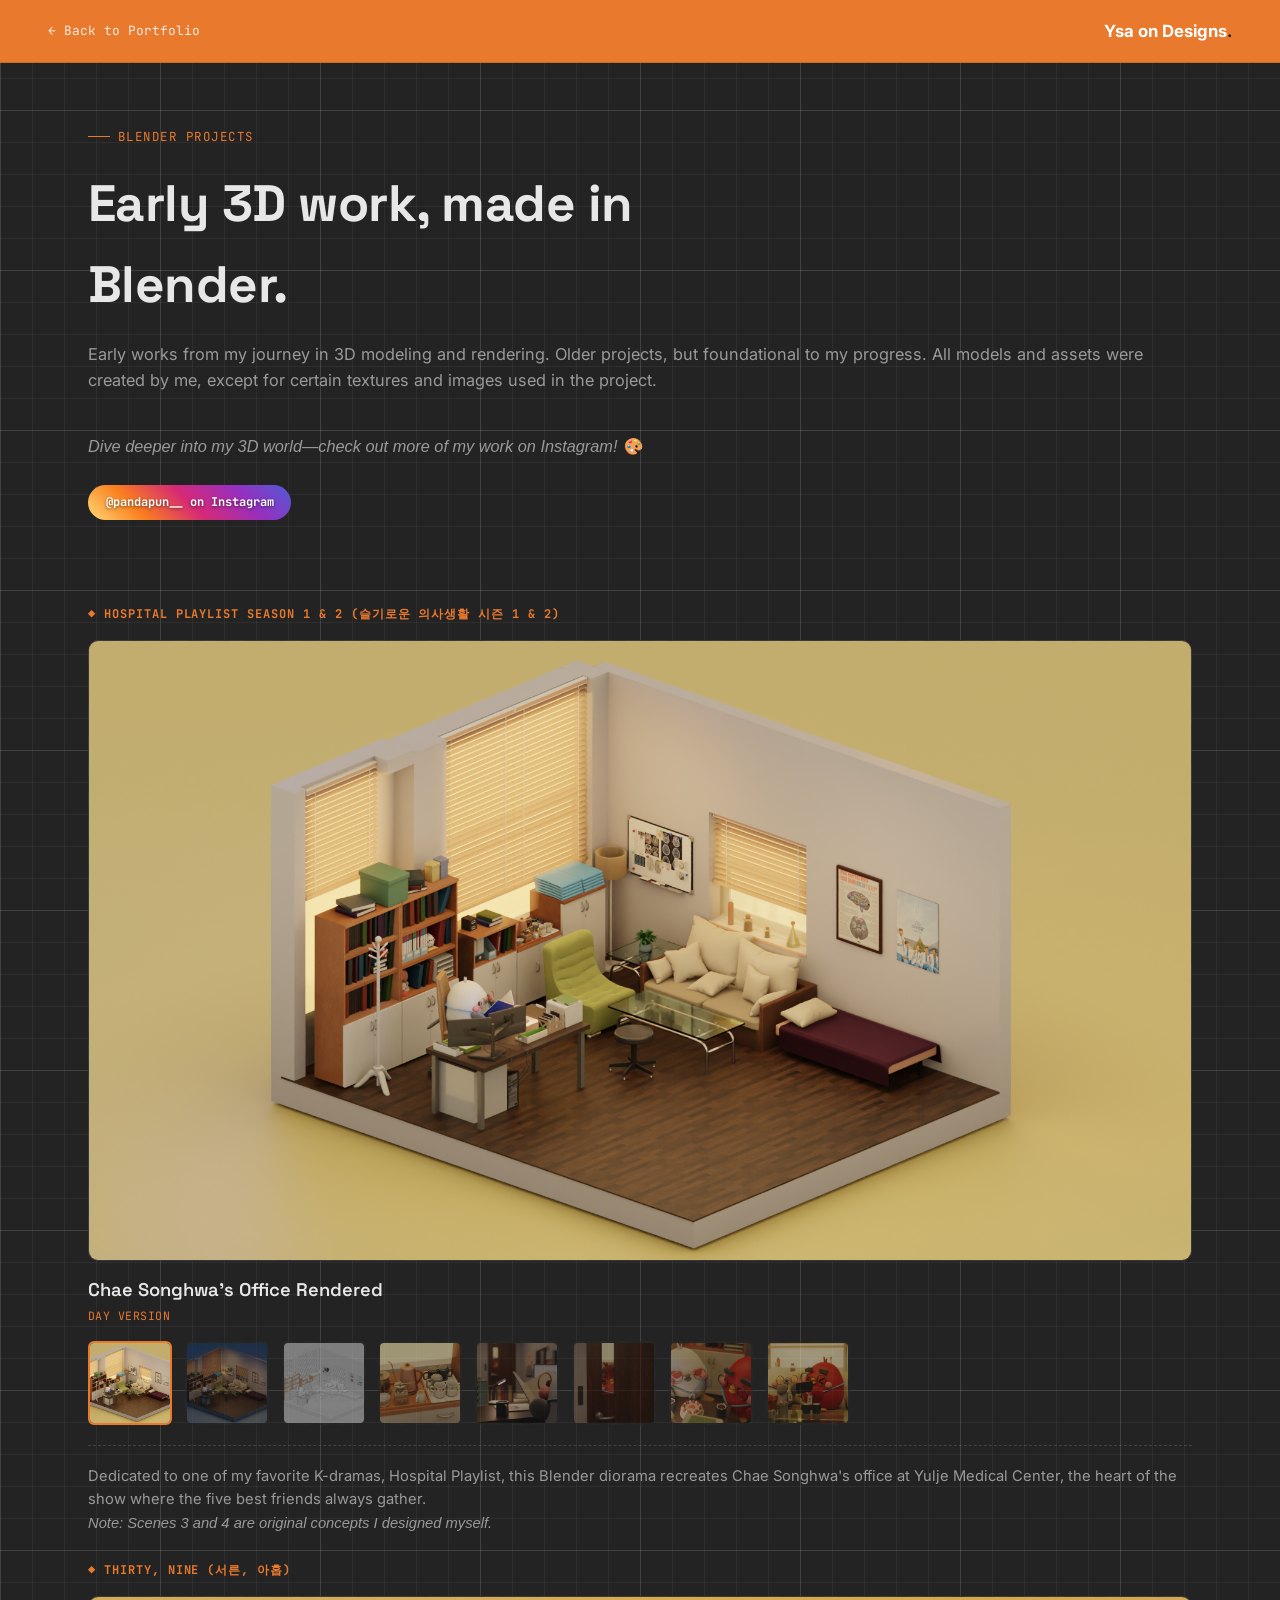
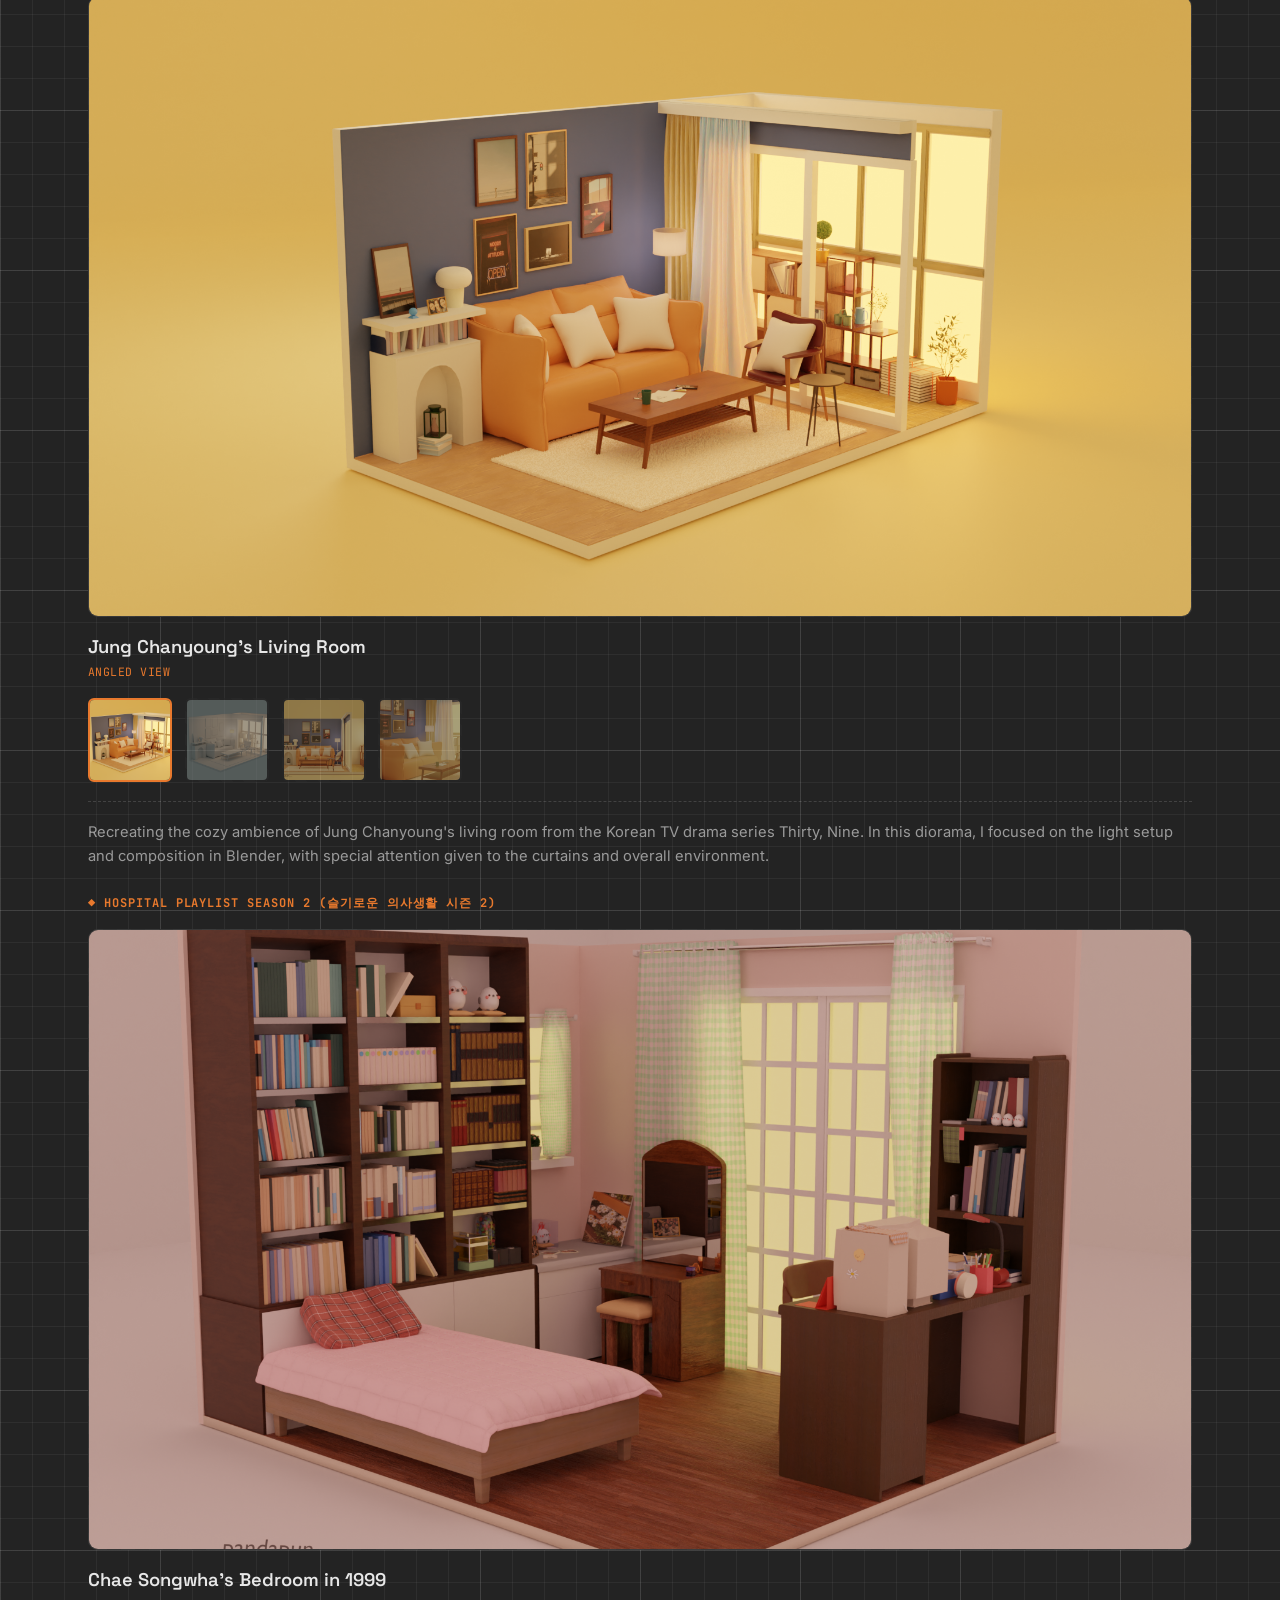
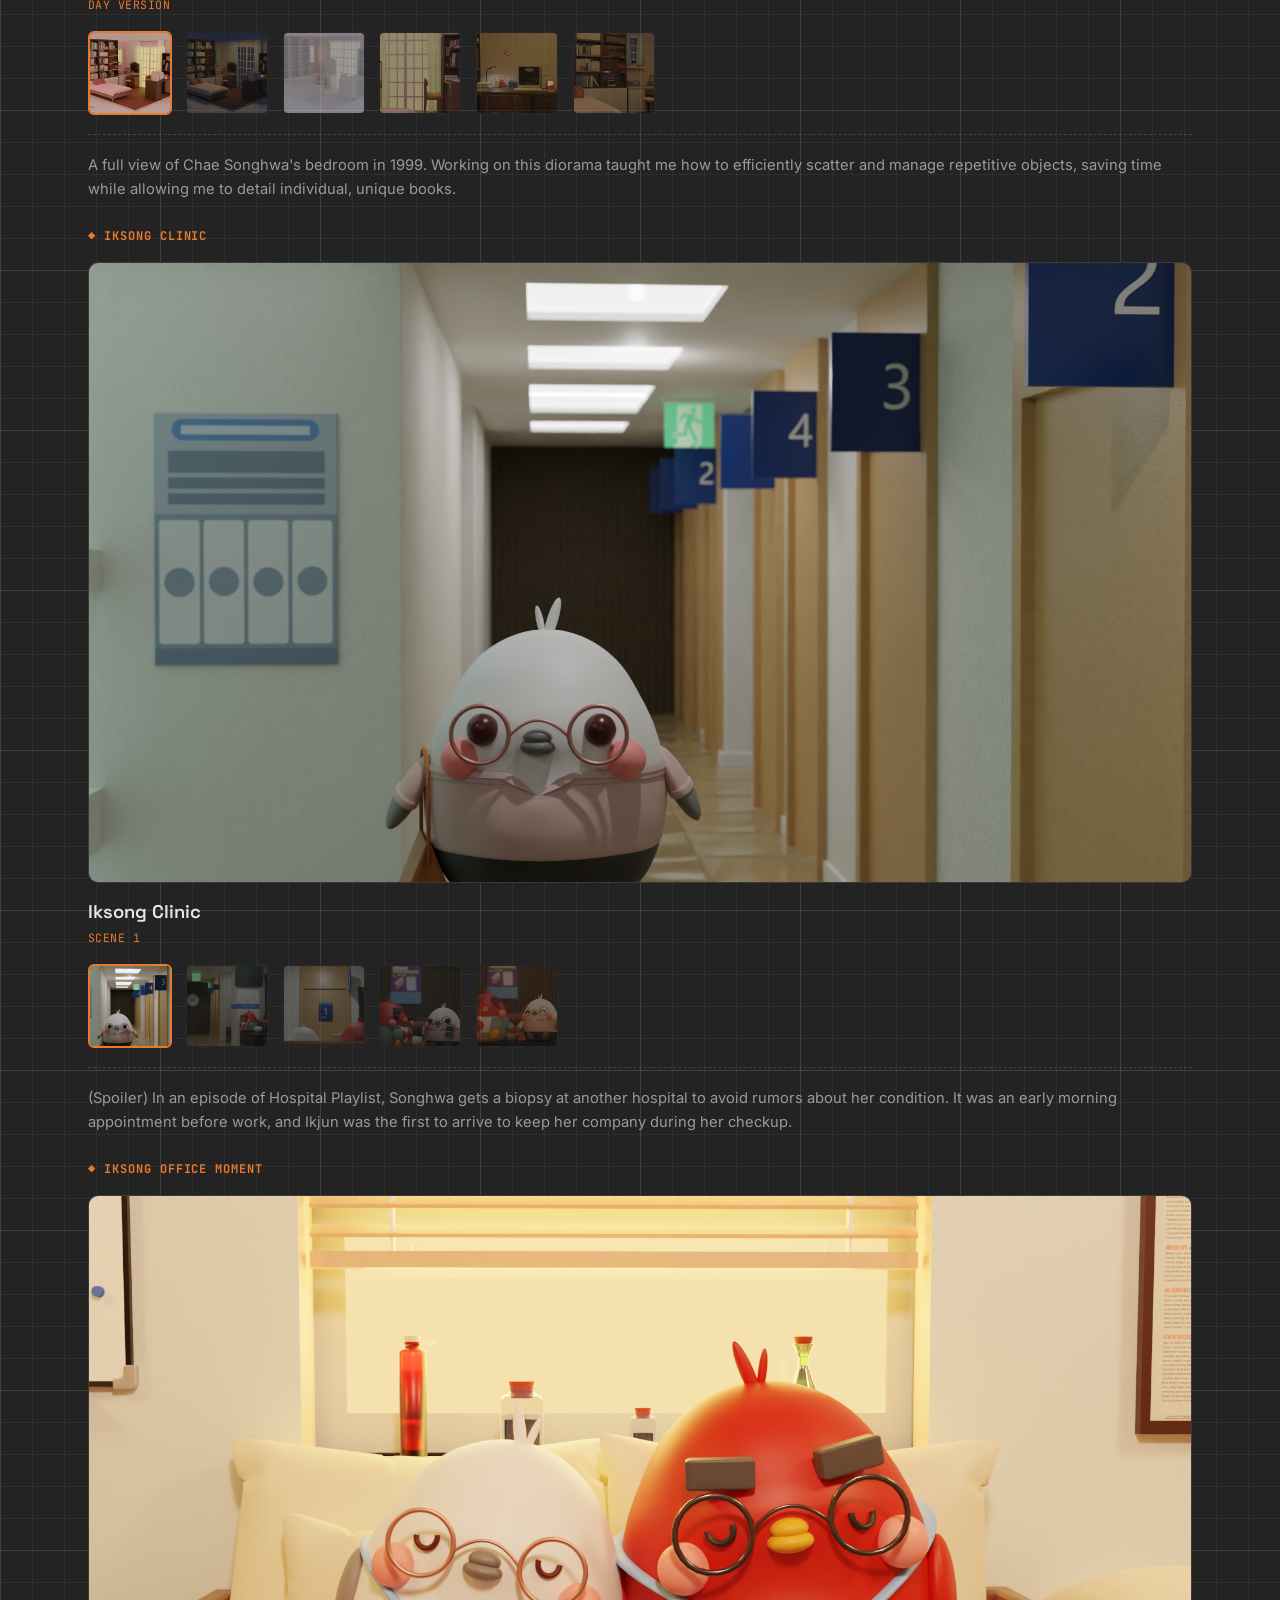
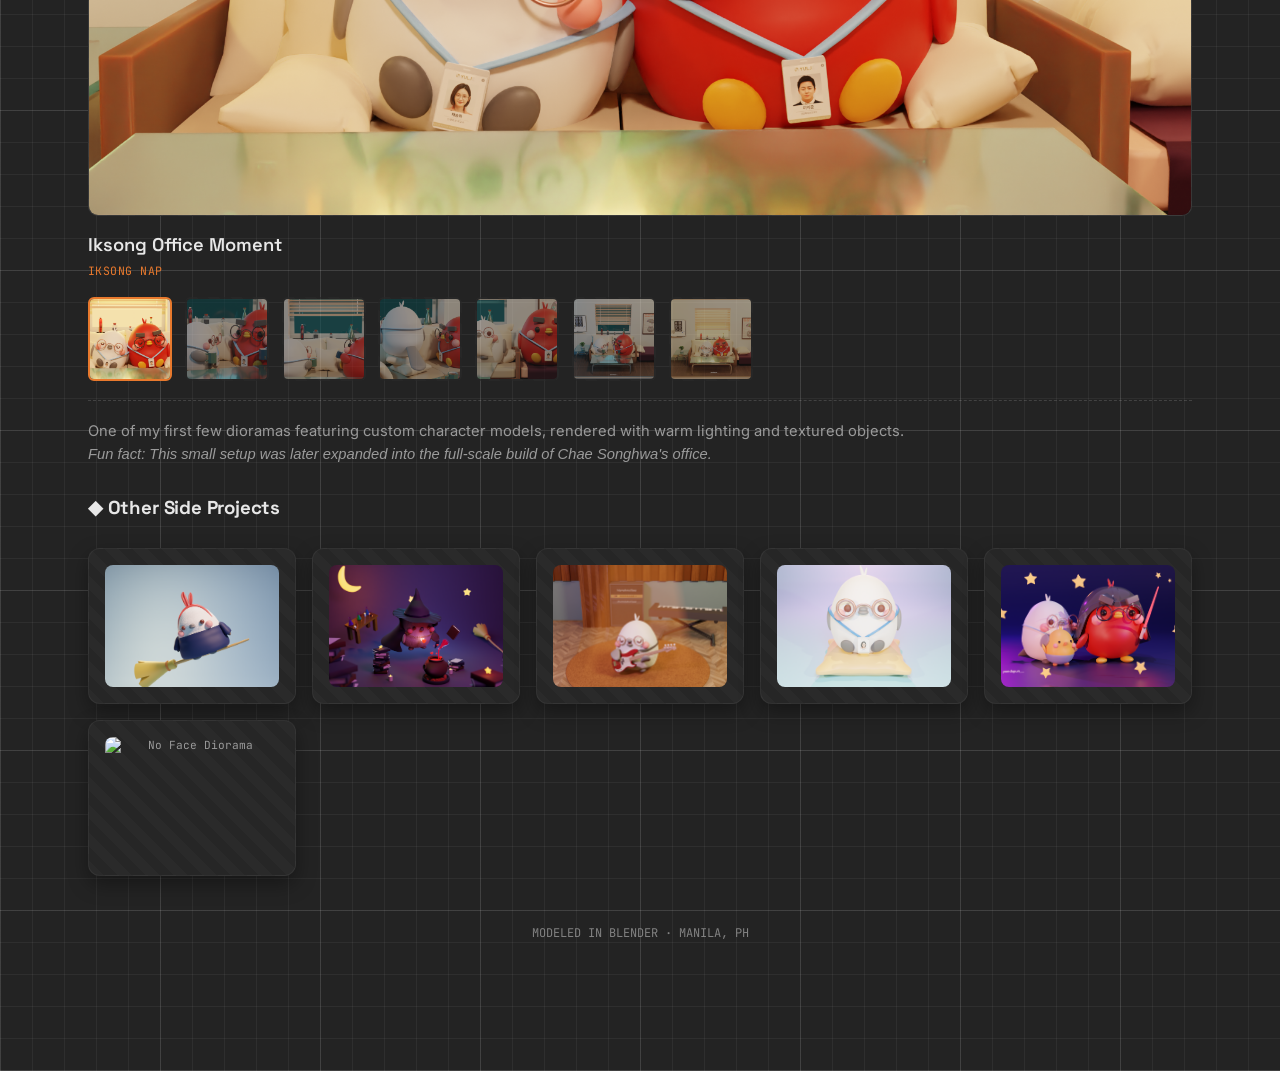
==== commit b62f74f5: "Update blender.html Added additional Other project image" ====
--- a/blender.html
+++ b/blender.html
@@ -430,6 +430,11 @@
     <div class="gallery-item" data-full="Projects/OtherProjects/IksongJu.png" data-title="Iksong & Uju" data-desc="Bird character models of Songhwa, Uju, and Ikjun featuring the iconic Darth Vader helmet and lightsaber.">
       <img src="Projects/OtherProjects/IksongJu.png" alt="Ik-song & U-ju">
     </div>
+
+    <div class="gallery-item" data-full="Projects/OtherProjects/NoFace_Diorama.jpg" data-title="No Face Diorama" data-desc="A mini diorama of No Face standing in the waters, from the Animated Studio Ghibli film Spirited Away.">
+      <img src="Projects/OtherProjects/NoFace_Diorama.jpg" alt="No Face Diorama">
+    </div>
+    
   </div>
 </div>
 
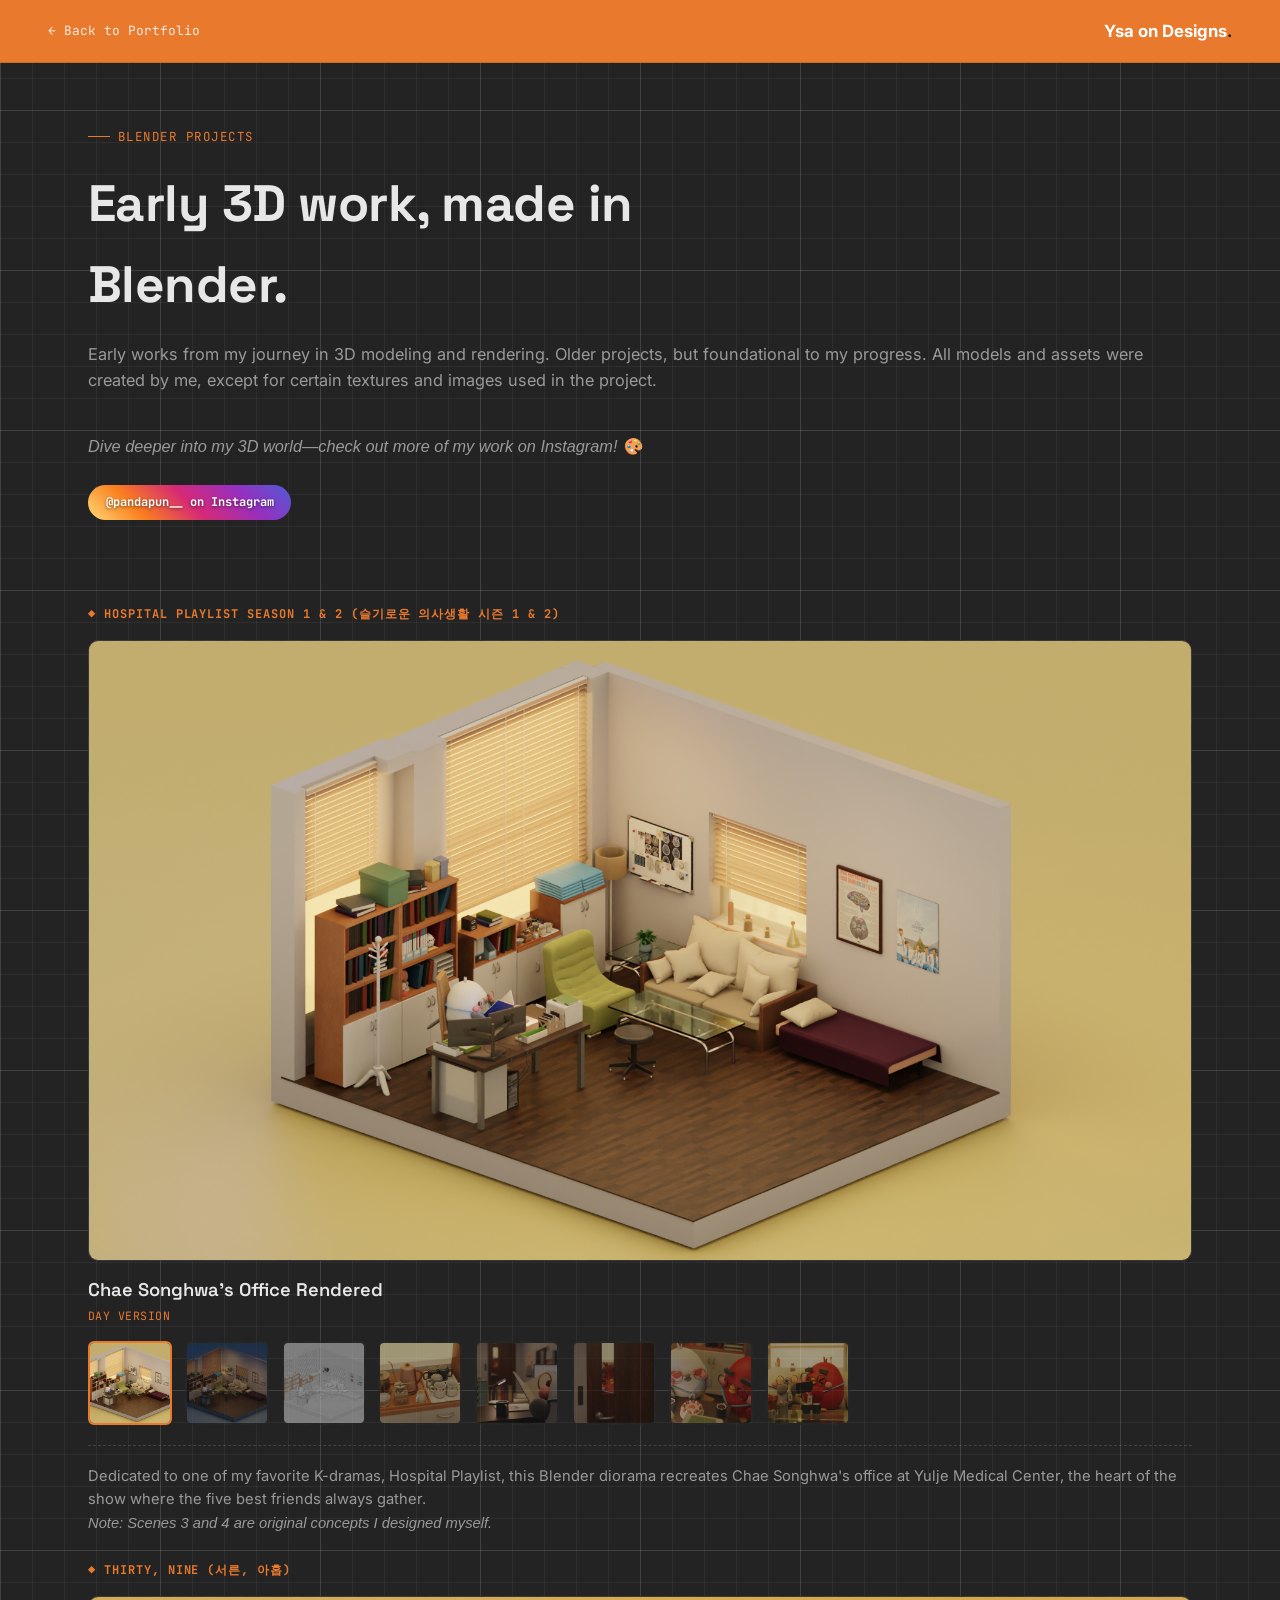
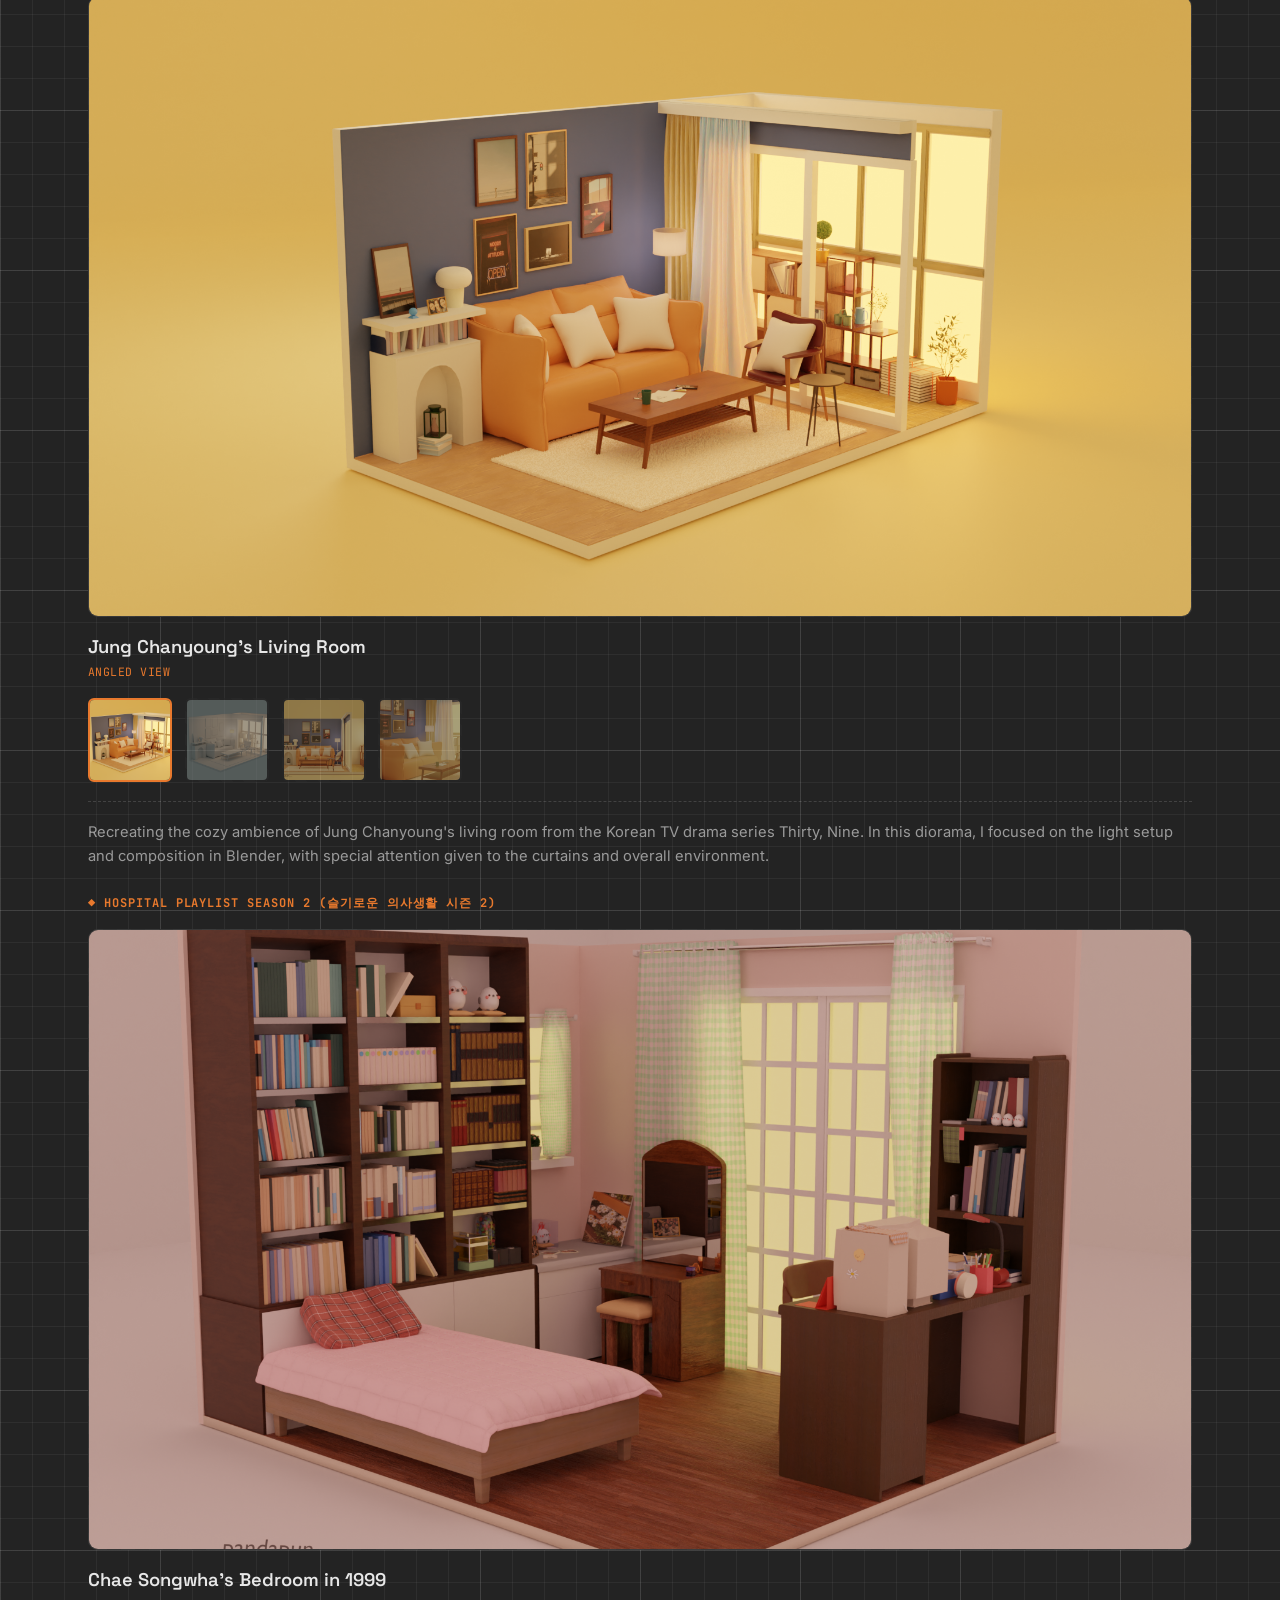
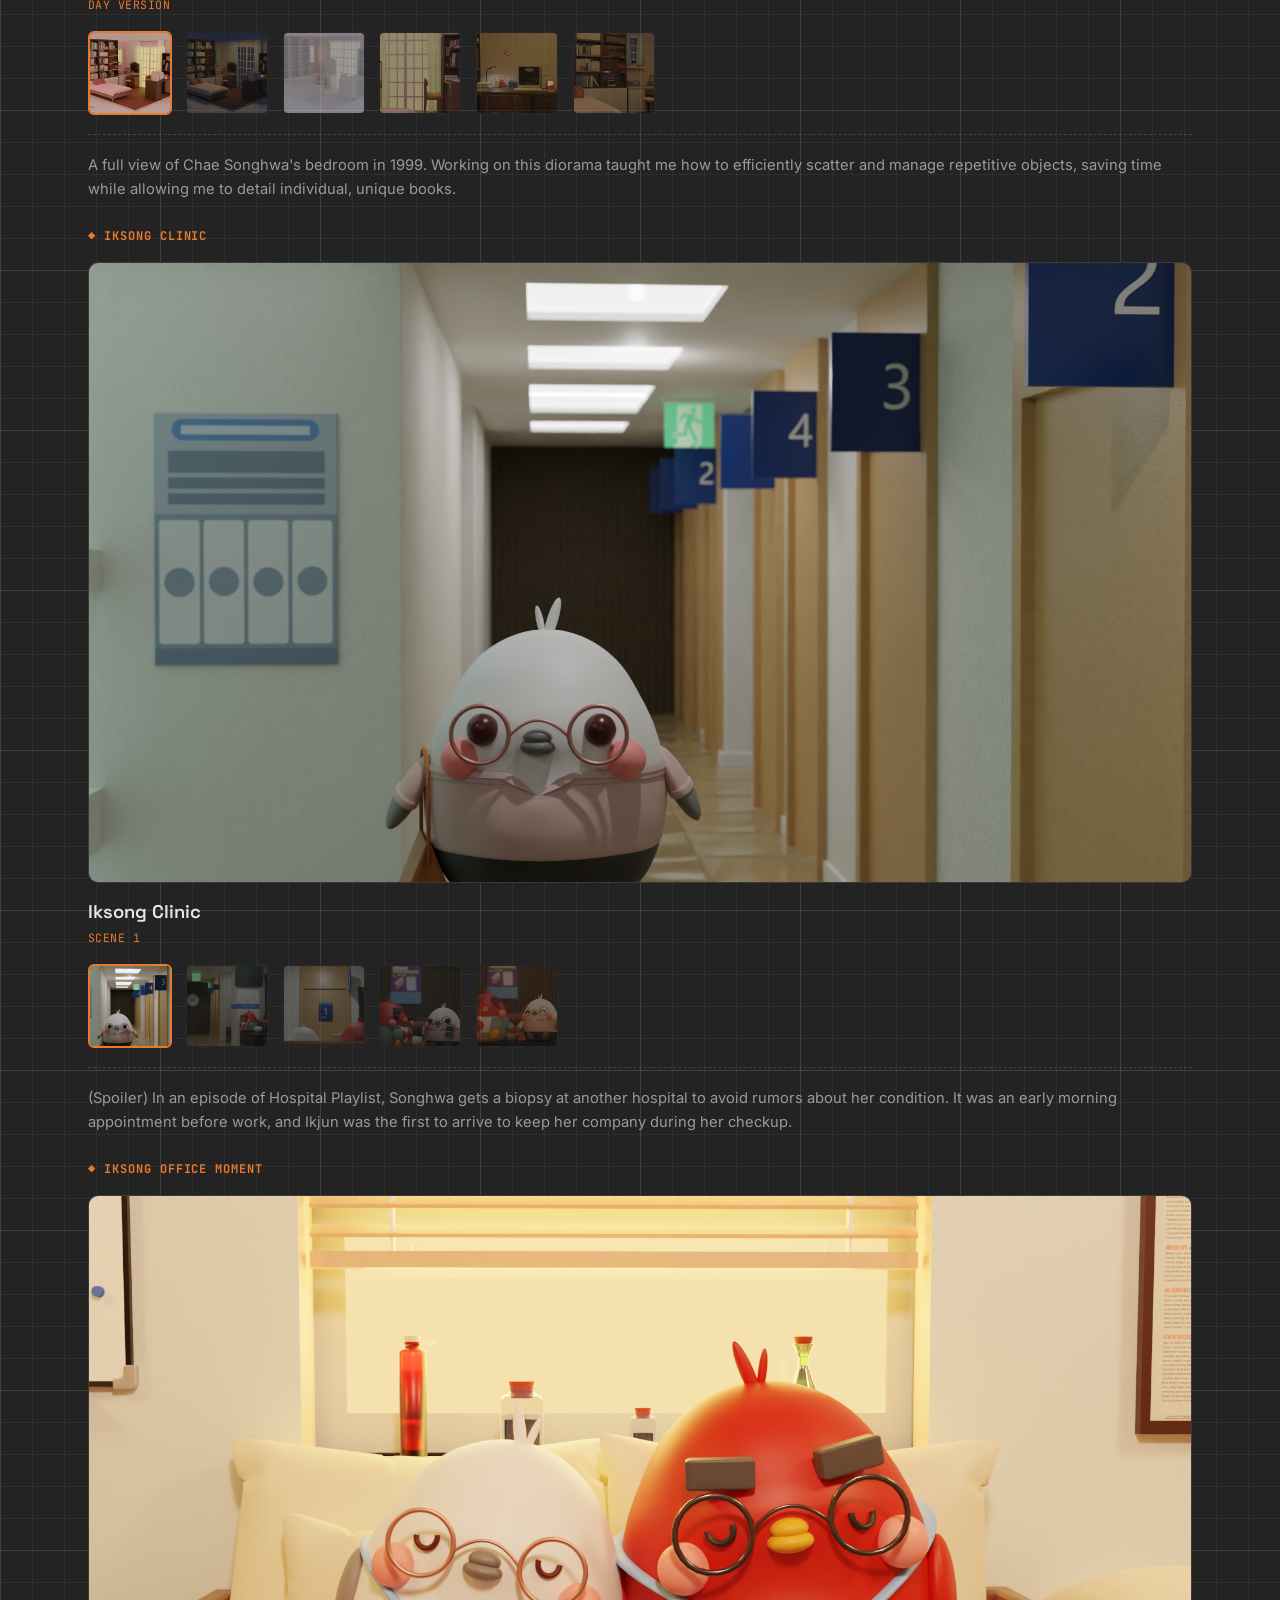
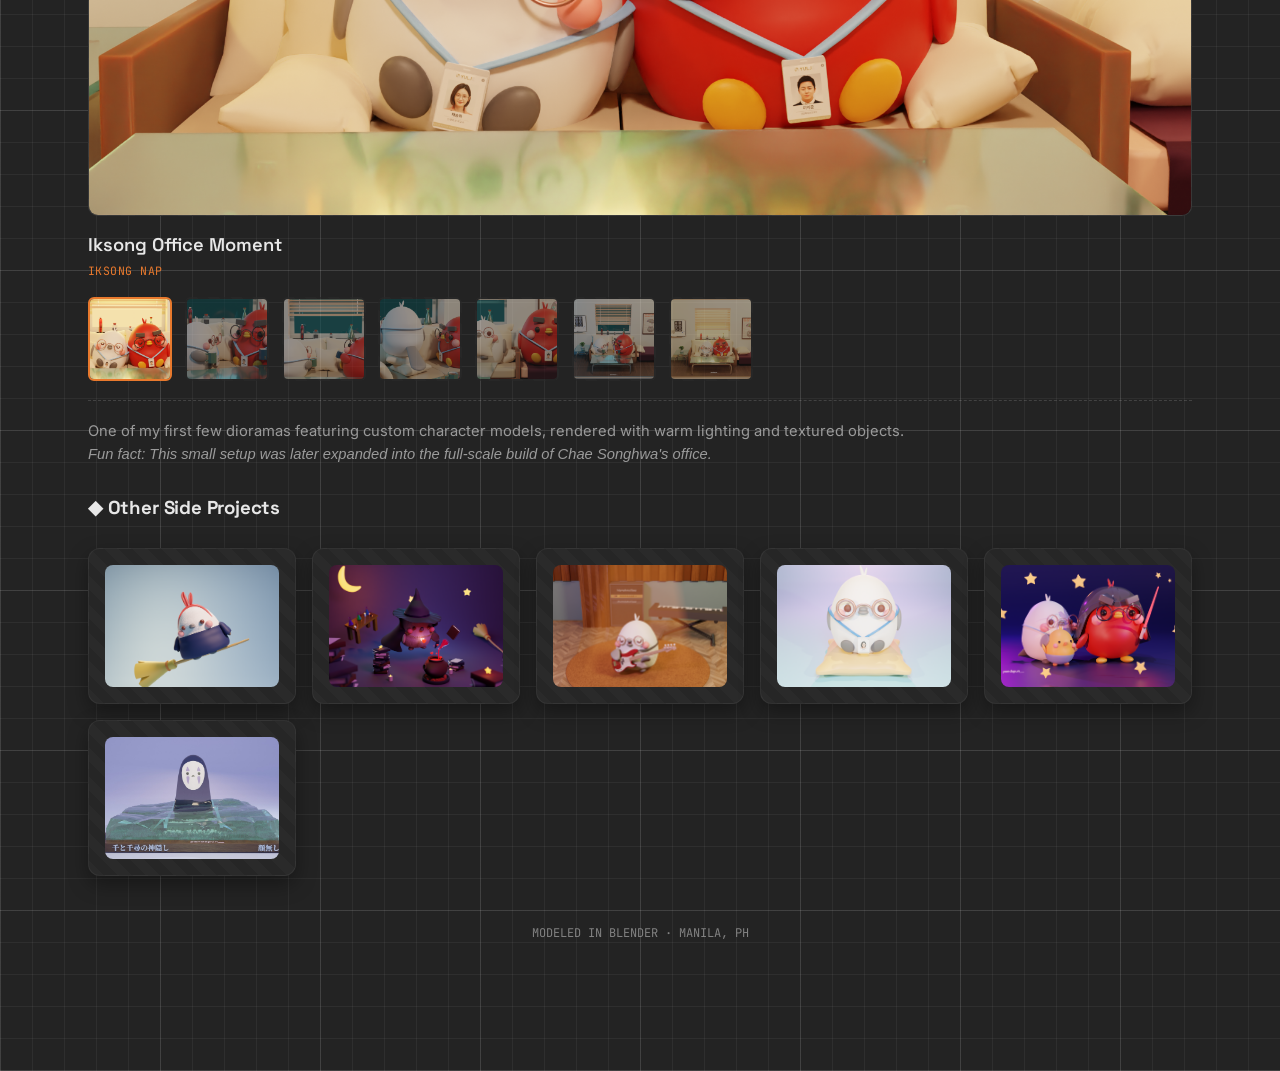
==== commit cc9c76b1: "Update blender.html" ====
--- a/blender.html
+++ b/blender.html
@@ -431,8 +431,8 @@
       <img src="Projects/OtherProjects/IksongJu.png" alt="Ik-song & U-ju">
     </div>
 
-    <div class="gallery-item" data-full="Projects/OtherProjects/NoFace_Diorama.jpg" data-title="No Face Diorama" data-desc="A mini diorama of No Face standing in the waters, from the Animated Studio Ghibli film Spirited Away.">
-      <img src="Projects/OtherProjects/NoFace_Diorama.jpg" alt="No Face Diorama">
+    <div class="gallery-item" data-full="Projects/NoFace_Diorama.jpg" data-title="No Face Diorama" data-desc="A mini diorama of No Face standing in the waters, from the Animated Studio Ghibli film Spirited Away.">
+      <img src="Projects/NoFace_Diorama.jpg" alt="No Face Diorama">
     </div>
     
   </div>
